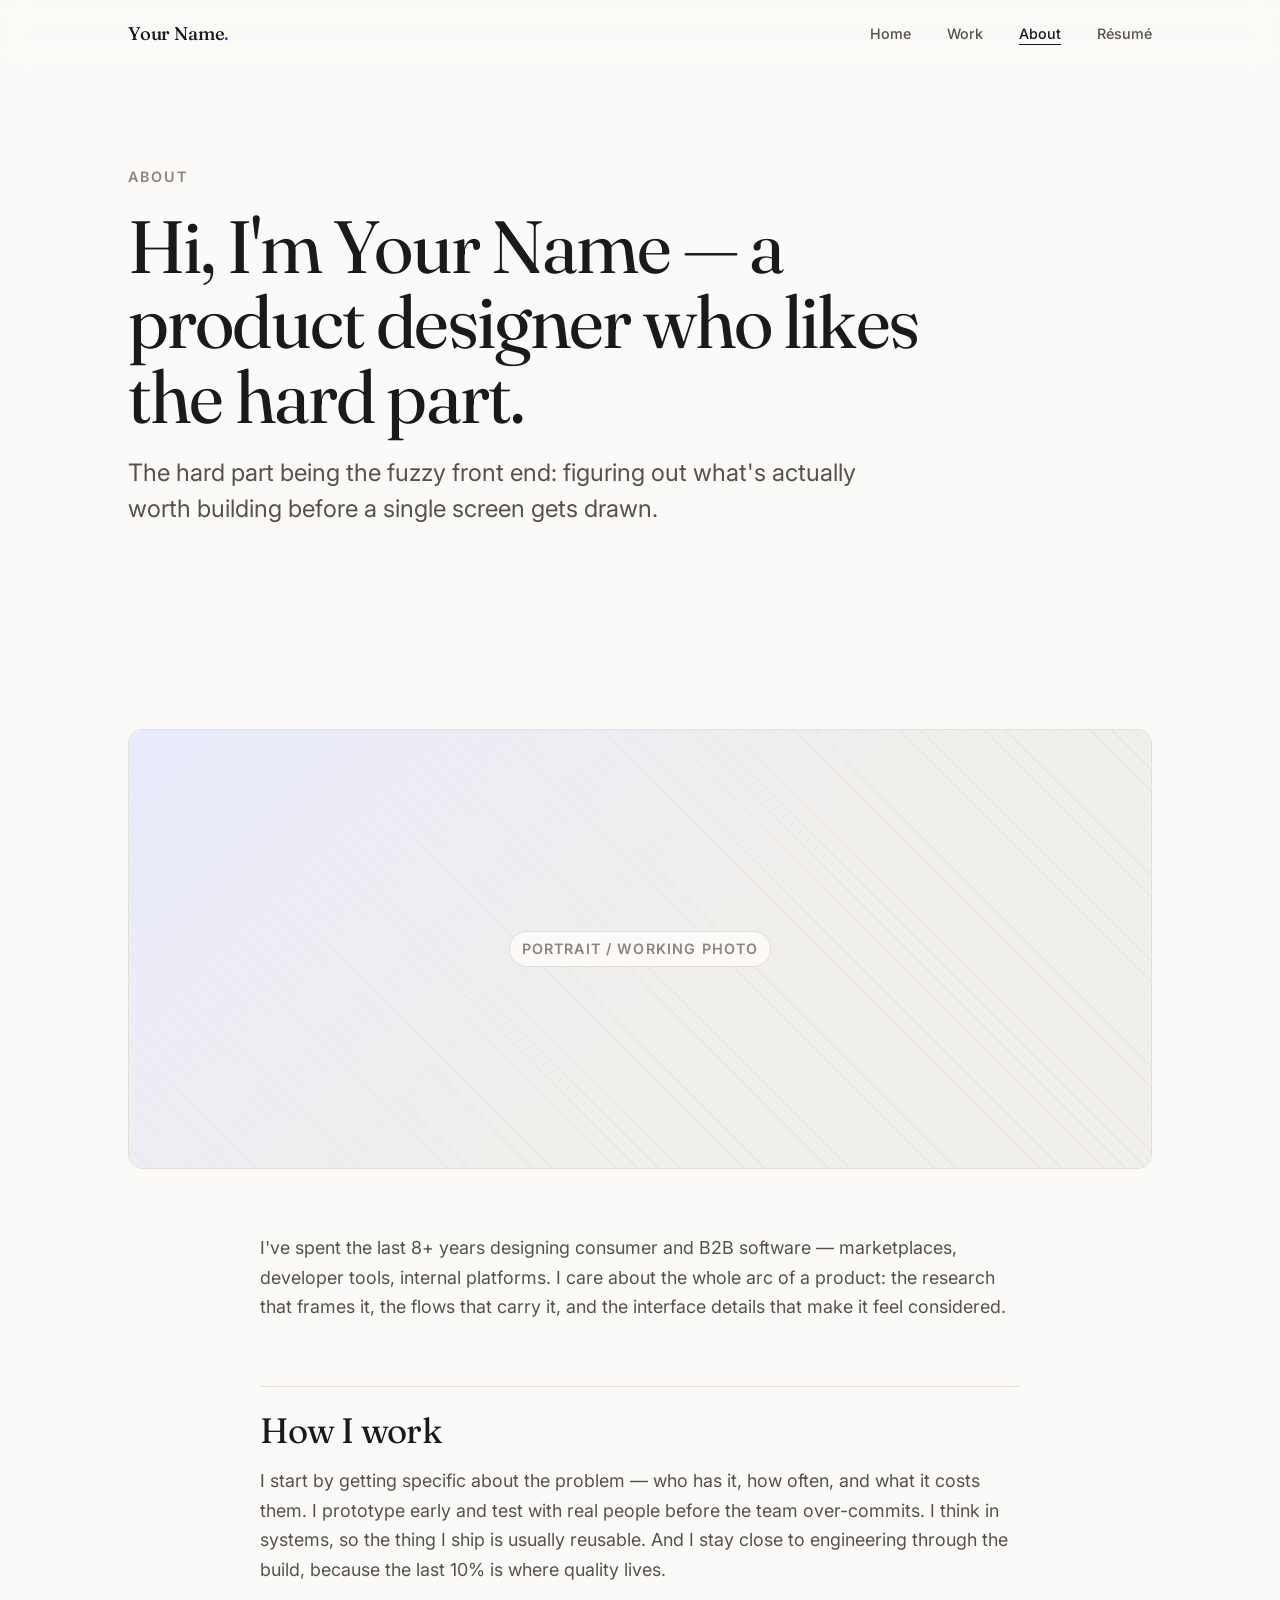
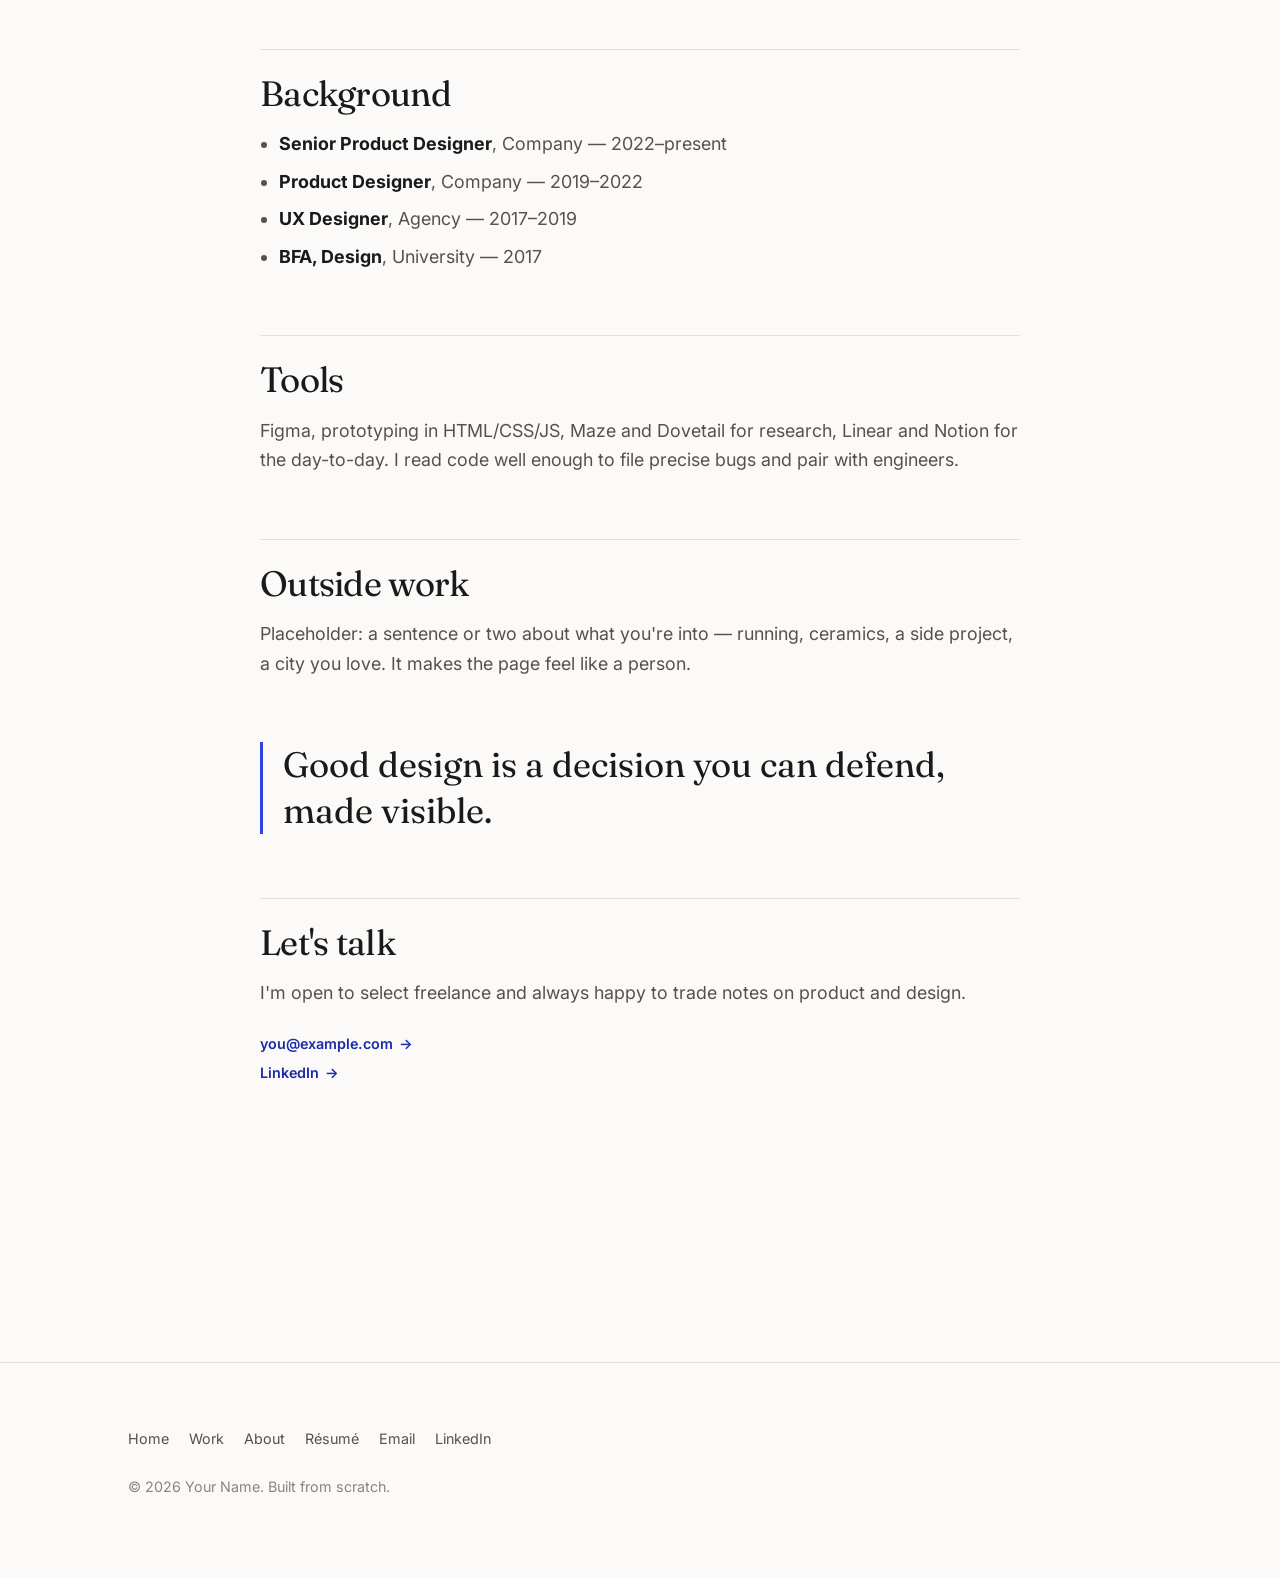
==== about.html @ 10bda940 "Initial portfolio scaffold" ====
<!DOCTYPE html>
<html lang="en">
<head>
  <meta charset="UTF-8" />
  <script>document.documentElement.className="js";</script>
  <meta name="viewport" content="width=device-width, initial-scale=1" />
  <title>About — Your Name</title>
  <meta name="description" content="About Your Name — product designer, background, approach, and how to get in touch." />

  <link rel="preconnect" href="https://fonts.googleapis.com" />
  <link rel="preconnect" href="https://fonts.gstatic.com" crossorigin />
  <link href="https://fonts.googleapis.com/css2?family=Fraunces:ital,opsz,wght@0,9..144,400;0,9..144,500;1,9..144,400&family=Inter:wght@400;500;600&display=swap" rel="stylesheet" />
  <link rel="stylesheet" href="assets/css/style.css" />
  <link rel="icon" href="data:image/svg+xml,%3Csvg xmlns='http://www.w3.org/2000/svg' viewBox='0 0 100 100'%3E%3Crect width='100' height='100' rx='20' fill='%232F43E0'/%3E%3Ctext x='50' y='68' font-size='60' text-anchor='middle' fill='white' font-family='Georgia,serif'%3EY%3C/text%3E%3C/svg%3E" />
</head>
<body>
  <a class="skip-link" href="#main">Skip to content</a>

  <header class="site-header">
    <div class="container">
      <a class="brand" href="index.html">Your&nbsp;Name<span class="dot">.</span></a>
      <button class="nav-toggle" aria-expanded="false" aria-controls="nav">Menu</button>
      <nav class="nav" id="nav" aria-label="Primary">
        <a href="index.html">Home</a>
        <a href="work.html">Work</a>
        <a href="about.html" aria-current="page">About</a>
        <a href="assets/resume.pdf">Résumé</a>
      </nav>
    </div>
  </header>

  <main id="main">
    <section class="cs-header">
      <div class="container">
        <p class="eyebrow reveal">About</p>
        <h1 class="reveal">Hi, I'm Your Name — a product designer who likes the hard part.</h1>
        <p class="dek reveal">The hard part being the fuzzy front end: figuring out what's actually worth building before a single screen gets drawn.</p>
      </div>
    </section>

    <section class="section">
      <div class="container">
        <figure class="figure-wide reveal" style="margin-bottom: clamp(2.5rem,6vw,4rem);">
          <div class="thumb"><div class="placeholder wide"><span>Portrait / working photo</span></div></div>
        </figure>

        <div class="prose">
          <p class="reveal">I've spent the last 8+ years designing consumer and B2B software — marketplaces, developer tools, internal platforms. I care about the whole arc of a product: the research that frames it, the flows that carry it, and the interface details that make it feel considered.</p>

          <h2 class="reveal">How I work</h2>
          <p class="reveal">I start by getting specific about the problem — who has it, how often, and what it costs them. I prototype early and test with real people before the team over-commits. I think in systems, so the thing I ship is usually reusable. And I stay close to engineering through the build, because the last 10% is where quality lives.</p>

          <h2 class="reveal">Background</h2>
          <ul class="reveal">
            <li><strong>Senior Product Designer</strong>, Company — 2022–present</li>
            <li><strong>Product Designer</strong>, Company — 2019–2022</li>
            <li><strong>UX Designer</strong>, Agency — 2017–2019</li>
            <li><strong>BFA, Design</strong>, University — 2017</li>
          </ul>

          <h2 class="reveal">Tools</h2>
          <p class="reveal">Figma, prototyping in HTML/CSS/JS, Maze and Dovetail for research, Linear and Notion for the day-to-day. I read code well enough to file precise bugs and pair with engineers.</p>

          <h2 class="reveal">Outside work</h2>
          <p class="reveal">Placeholder: a sentence or two about what you're into — running, ceramics, a side project, a city you love. It makes the page feel like a person.</p>

          <div class="pullquote reveal">
            <p>Good design is a decision you can defend, made visible.</p>
          </div>

          <h2 class="reveal">Let's talk</h2>
          <p class="reveal">I'm open to select freelance and always happy to trade notes on product and design.</p>
          <p class="reveal">
            <a class="text-link" href="mailto:you@example.com">you@example.com <span class="arrow" aria-hidden="true">→</span></a><br />
            <a class="text-link" href="https://www.linkedin.com/">LinkedIn <span class="arrow" aria-hidden="true">→</span></a>
          </p>
        </div>
      </div>
    </section>
  </main>

  <footer class="site-footer">
    <div class="container">
      <nav class="foot-nav" aria-label="Footer">
        <a href="index.html">Home</a>
        <a href="work.html">Work</a>
        <a href="about.html">About</a>
        <a href="assets/resume.pdf">Résumé</a>
        <a href="mailto:you@example.com">Email</a>
        <a href="https://www.linkedin.com/">LinkedIn</a>
      </nav>
      <p class="copy">© <span data-year>2026</span> Your Name. Built from scratch.</p>
    </div>
  </footer>

  <script src="assets/js/main.js"></script>
</body>
</html>
---- assets/css/style.css ----
/* =========================================================
   Portfolio — editorial / minimal
   Inspired in structure by nicolearoberts.com
   Plain CSS, no build step.
   ========================================================= */

/* ---------- Design tokens ---------- */
:root {
  /* Color — light */
  --bg:            #FBFAF8;
  --bg-elevated:   #FFFFFF;
  --bg-sunken:     #F1EFEA;
  --text:          #1A1A1A;
  --text-soft:     #55524C;
  --text-faint:    #8A867E;
  --border:        #E3E0D8;
  --accent:        #2F43E0;
  --accent-soft:   #E9EBFC;
  --accent-text:   #1B2AA8;

  /* Type */
  --font-display: "Fraunces", Georgia, "Times New Roman", serif;
  --font-sans: "Inter", -apple-system, BlinkMacSystemFont, "Segoe UI", Roboto, Helvetica, Arial, sans-serif;

  --step--1: clamp(0.83rem, 0.80rem + 0.12vw, 0.9rem);
  --step-0:  clamp(1rem, 0.96rem + 0.2vw, 1.125rem);
  --step-1:  clamp(1.2rem, 1.1rem + 0.5vw, 1.5rem);
  --step-2:  clamp(1.6rem, 1.4rem + 1vw, 2.25rem);
  --step-3:  clamp(2.1rem, 1.7rem + 2vw, 3.25rem);
  --step-4:  clamp(2.6rem, 1.9rem + 3.4vw, 4.75rem);

  /* Space + layout */
  --container: 1120px;
  --container-narrow: 760px;
  --gutter: clamp(1.25rem, 5vw, 3rem);
  --section-y: clamp(4rem, 10vw, 8rem);
  --radius: 14px;
  --radius-sm: 8px;

  --shadow: 0 1px 2px rgba(20, 18, 14, 0.04), 0 12px 32px -12px rgba(20, 18, 14, 0.12);
}

@media (prefers-color-scheme: dark) {
  :root {
    --bg:            #14130F;
    --bg-elevated:   #1D1B16;
    --bg-sunken:     #100F0C;
    --text:          #F4F1EA;
    --text-soft:     #B7B2A7;
    --text-faint:    #857F72;
    --border:        #322F27;
    --accent:        #9AA6FF;
    --accent-soft:   #20223A;
    --accent-text:   #C3CBFF;
    --shadow: 0 1px 2px rgba(0,0,0,0.3), 0 16px 40px -16px rgba(0,0,0,0.6);
  }
}

/* ---------- Reset ---------- */
*, *::before, *::after { box-sizing: border-box; }
html { -webkit-text-size-adjust: 100%; scroll-behavior: smooth; }
@media (prefers-reduced-motion: reduce) {
  html { scroll-behavior: auto; }
  *, *::before, *::after { animation-duration: 0.001ms !important; transition-duration: 0.001ms !important; }
}
body {
  margin: 0;
  background: var(--bg);
  color: var(--text);
  font-family: var(--font-sans);
  font-size: var(--step-0);
  line-height: 1.65;
  font-feature-settings: "kern", "liga";
  -webkit-font-smoothing: antialiased;
  text-rendering: optimizeLegibility;
}
img, svg { display: block; max-width: 100%; }
h1, h2, h3, h4 { line-height: 1.12; font-weight: 600; letter-spacing: -0.02em; }
p { margin: 0 0 1.1em; }
a { color: inherit; }
::selection { background: var(--accent); color: #fff; }

/* ---------- Layout helpers ---------- */
.container {
  width: 100%;
  max-width: var(--container);
  margin-inline: auto;
  padding-inline: var(--gutter);
}
.container.narrow { max-width: var(--container-narrow); }
.section { padding-block: var(--section-y); }
.section + .section { padding-top: 0; }

.eyebrow {
  font-size: var(--step--1);
  letter-spacing: 0.14em;
  text-transform: uppercase;
  color: var(--text-faint);
  font-weight: 600;
  margin: 0 0 1rem;
}

.section-head {
  display: flex;
  align-items: baseline;
  justify-content: space-between;
  gap: 1rem;
  margin-bottom: clamp(2rem, 5vw, 3.5rem);
  border-top: 1px solid var(--border);
  padding-top: 1.25rem;
}
.section-head h2 {
  font-family: var(--font-display);
  font-size: var(--step-2);
  font-weight: 400;
  margin: 0;
}
.section-head .count { color: var(--text-faint); font-size: var(--step--1); font-variant-numeric: tabular-nums; }

/* ---------- Buttons + links ---------- */
.btn {
  --_bg: var(--text);
  --_fg: var(--bg);
  display: inline-flex;
  align-items: center;
  gap: 0.5em;
  padding: 0.85em 1.4em;
  background: var(--_bg);
  color: var(--_fg);
  border: 1px solid var(--_bg);
  border-radius: 999px;
  font-size: var(--step--1);
  font-weight: 600;
  letter-spacing: 0.01em;
  text-decoration: none;
  transition: transform 0.15s ease, opacity 0.15s ease;
}
.btn:hover { transform: translateY(-2px); }
.btn.ghost {
  --_bg: transparent;
  --_fg: var(--text);
  border-color: var(--border);
}
.btn .arrow { transition: transform 0.2s ease; }
.btn:hover .arrow { transform: translateX(3px); }

.text-link {
  display: inline-flex;
  align-items: center;
  gap: 0.4em;
  color: var(--accent-text);
  text-decoration: none;
  font-weight: 600;
  font-size: var(--step--1);
  border-bottom: 1px solid transparent;
  transition: border-color 0.15s ease;
}
.text-link:hover { border-color: currentColor; }
.text-link .arrow { transition: transform 0.2s ease; }
.text-link:hover .arrow { transform: translateX(3px); }

/* ---------- Header / nav ---------- */
.site-header {
  position: sticky;
  top: 0;
  z-index: 50;
  background: color-mix(in srgb, var(--bg) 82%, transparent);
  backdrop-filter: saturate(180%) blur(12px);
  border-bottom: 1px solid transparent;
  transition: border-color 0.2s ease;
}
.site-header.is-stuck { border-bottom-color: var(--border); }
.site-header .container {
  display: flex;
  align-items: center;
  justify-content: space-between;
  min-height: 68px;
}
.brand {
  font-family: var(--font-display);
  font-size: 1.15rem;
  font-weight: 500;
  text-decoration: none;
  letter-spacing: -0.01em;
}
.brand .dot { color: var(--accent); }

.nav {
  display: flex;
  align-items: center;
  gap: clamp(1rem, 3vw, 2.25rem);
}
.nav a {
  text-decoration: none;
  font-size: var(--step--1);
  font-weight: 500;
  color: var(--text-soft);
  transition: color 0.15s ease;
}
.nav a:hover, .nav a[aria-current="page"] { color: var(--text); }
.nav a[aria-current="page"] { text-decoration: underline; text-underline-offset: 5px; }

.nav-toggle {
  display: none;
  background: none;
  border: 1px solid var(--border);
  border-radius: var(--radius-sm);
  padding: 0.5rem 0.7rem;
  color: var(--text);
  cursor: pointer;
  font-size: var(--step--1);
}

@media (max-width: 640px) {
  .nav-toggle { display: inline-flex; align-items: center; gap: 0.4em; }
  .nav {
    position: absolute;
    top: 100%;
    left: 0;
    right: 0;
    flex-direction: column;
    align-items: stretch;
    gap: 0;
    background: var(--bg-elevated);
    border-bottom: 1px solid var(--border);
    padding: 0.5rem var(--gutter) 1rem;
    box-shadow: var(--shadow);
    display: none;
  }
  .nav.is-open { display: flex; }
  .nav a { padding: 0.75rem 0; border-top: 1px solid var(--border); }
  .nav a:first-child { border-top: none; }
}

/* ---------- Hero ---------- */
.hero { padding-block: clamp(3.5rem, 9vw, 7rem) clamp(3rem, 7vw, 5rem); }
.hero .lede {
  font-family: var(--font-display);
  font-weight: 400;
  font-size: var(--step-4);
  line-height: 1.04;
  letter-spacing: -0.025em;
  margin: 0 0 1.5rem;
  max-width: 16ch;
}
.hero .lede .accent { color: var(--accent); font-style: italic; }
.hero .sub {
  font-size: var(--step-1);
  color: var(--text-soft);
  max-width: 46ch;
  margin: 0 0 2rem;
  line-height: 1.5;
}
.hero .meta-inline {
  display: flex;
  flex-wrap: wrap;
  gap: 0.5rem 1.5rem;
  font-size: var(--step--1);
  color: var(--text-faint);
  margin-bottom: 2.25rem;
}
.hero .meta-inline strong { color: var(--text); font-weight: 600; }
.hero-actions { display: flex; flex-wrap: wrap; gap: 0.75rem; }

/* ---------- Work list ---------- */
.work-list { display: flex; flex-direction: column; }
.work-item {
  display: grid;
  grid-template-columns: minmax(0, 1fr) minmax(0, 1.1fr);
  gap: clamp(1.5rem, 5vw, 4rem);
  padding-block: clamp(2rem, 5vw, 3.25rem);
  border-top: 1px solid var(--border);
  text-decoration: none;
  color: inherit;
}
.work-item:last-child { border-bottom: 1px solid var(--border); }
.work-item__client {
  font-size: var(--step--1);
  letter-spacing: 0.12em;
  text-transform: uppercase;
  color: var(--text-faint);
  font-weight: 600;
  margin-bottom: 0.6rem;
}
.work-item__title {
  font-family: var(--font-display);
  font-weight: 400;
  font-size: var(--step-2);
  margin: 0 0 0.75rem;
  transition: color 0.15s ease;
}
.work-item:hover .work-item__title { color: var(--accent); }
.work-item__desc { color: var(--text-soft); margin-bottom: 1.1rem; }
.tag-row { display: flex; flex-wrap: wrap; gap: 0.5rem; margin-bottom: 1.25rem; }
.tag {
  font-size: 0.75rem;
  letter-spacing: 0.03em;
  text-transform: uppercase;
  font-weight: 600;
  color: var(--text-soft);
  background: var(--bg-sunken);
  border: 1px solid var(--border);
  border-radius: 999px;
  padding: 0.3em 0.75em;
}
.metric-row {
  display: flex;
  flex-wrap: wrap;
  gap: 1.5rem 2.5rem;
  margin-bottom: 1.25rem;
}
.metric { }
.metric__num {
  font-family: var(--font-display);
  font-size: var(--step-1);
  font-weight: 400;
  color: var(--text);
  font-variant-numeric: tabular-nums;
}
.metric__label { font-size: var(--step--1); color: var(--text-faint); }

/* thumbnail / placeholder media */
.thumb {
  align-self: start;
  border-radius: var(--radius);
  overflow: hidden;
  border: 1px solid var(--border);
  background: var(--bg-sunken);
}
.placeholder {
  position: relative;
  display: grid;
  place-items: center;
  aspect-ratio: 16 / 10;
  background:
    linear-gradient(135deg, var(--accent-soft), transparent 60%),
    repeating-linear-gradient(45deg, transparent 0 14px, color-mix(in srgb, var(--border) 55%, transparent) 14px 15px),
    var(--bg-sunken);
  color: var(--text-faint);
  font-size: var(--step--1);
  letter-spacing: 0.08em;
  text-transform: uppercase;
  font-weight: 600;
}
.placeholder span { background: var(--bg); padding: 0.35em 0.8em; border-radius: 999px; border: 1px solid var(--border); }
.placeholder.tall { aspect-ratio: 4 / 3; }
.placeholder.wide { aspect-ratio: 21 / 9; }

@media (max-width: 780px) {
  .work-item { grid-template-columns: 1fr; }
  .thumb { order: -1; }
}

/* ---------- Strengths grid ---------- */
.grid-3 {
  display: grid;
  grid-template-columns: repeat(auto-fit, minmax(240px, 1fr));
  gap: 1px;
  background: var(--border);
  border: 1px solid var(--border);
  border-radius: var(--radius);
  overflow: hidden;
}
.cell {
  background: var(--bg);
  padding: clamp(1.5rem, 4vw, 2.25rem);
}
.cell h3 {
  font-size: var(--step-0);
  margin: 0 0 0.5rem;
  display: flex;
  align-items: center;
  gap: 0.6rem;
}
.cell h3 .ico {
  width: 1.6rem; height: 1.6rem;
  display: grid; place-items: center;
  border-radius: 7px;
  background: var(--accent-soft);
  color: var(--accent-text);
  font-size: 0.9rem;
  flex: none;
}
.cell p { color: var(--text-soft); font-size: var(--step--1); margin: 0; }

/* ---------- Testimonials ---------- */
.quotes { display: grid; grid-template-columns: repeat(auto-fit, minmax(280px, 1fr)); gap: clamp(1.5rem, 4vw, 2.5rem); }
.quote {
  background: var(--bg-elevated);
  border: 1px solid var(--border);
  border-radius: var(--radius);
  padding: clamp(1.5rem, 4vw, 2rem);
}
.quote blockquote {
  margin: 0 0 1.25rem;
  font-size: var(--step-1);
  font-family: var(--font-display);
  font-weight: 400;
  line-height: 1.4;
  letter-spacing: -0.01em;
}
.quote figcaption { font-size: var(--step--1); color: var(--text-faint); }
.quote figcaption strong { color: var(--text); font-weight: 600; display: block; }

/* ---------- CTA band ---------- */
.cta {
  text-align: center;
  background: var(--bg-sunken);
  border-radius: var(--radius);
  padding: clamp(2.5rem, 7vw, 5rem) var(--gutter);
}
.cta h2 {
  font-family: var(--font-display);
  font-weight: 400;
  font-size: var(--step-3);
  margin: 0 0 1rem;
}
.cta p { color: var(--text-soft); max-width: 40ch; margin: 0 auto 2rem; }

/* ---------- Footer ---------- */
.site-footer {
  border-top: 1px solid var(--border);
  padding-block: clamp(2.5rem, 6vw, 4rem);
  margin-top: var(--section-y);
}
.site-footer .container {
  display: flex;
  flex-wrap: wrap;
  gap: 1.5rem 2rem;
  align-items: center;
  justify-content: space-between;
}
.site-footer .foot-nav { display: flex; flex-wrap: wrap; gap: 1.25rem; }
.site-footer a { color: var(--text-soft); text-decoration: none; font-size: var(--step--1); }
.site-footer a:hover { color: var(--text); }
.site-footer .copy { font-size: var(--step--1); color: var(--text-faint); width: 100%; }

/* =========================================================
   Case study page
   ========================================================= */
.cs-header { padding-block: clamp(3rem, 8vw, 6rem) clamp(2rem, 5vw, 3rem); }
.cs-header .eyebrow { margin-bottom: 1.25rem; }
.cs-header h1 {
  font-family: var(--font-display);
  font-weight: 400;
  font-size: var(--step-4);
  line-height: 1.02;
  letter-spacing: -0.025em;
  margin: 0 0 1.25rem;
  max-width: 18ch;
}
.cs-header .dek {
  font-size: var(--step-1);
  color: var(--text-soft);
  max-width: 52ch;
  line-height: 1.5;
}

.cs-meta {
  display: grid;
  grid-template-columns: repeat(auto-fit, minmax(180px, 1fr));
  gap: 1.75rem 2rem;
  border-block: 1px solid var(--border);
  padding-block: 1.75rem;
  margin-bottom: clamp(2.5rem, 6vw, 4rem);
}
.cs-meta dt {
  font-size: 0.75rem;
  letter-spacing: 0.12em;
  text-transform: uppercase;
  color: var(--text-faint);
  font-weight: 600;
  margin-bottom: 0.4rem;
}
.cs-meta dd { margin: 0; font-size: var(--step--1); color: var(--text); }

.cs-hero { margin-bottom: clamp(3rem, 8vw, 5rem); }

/* long-form prose */
.prose { max-width: var(--container-narrow); margin-inline: auto; }
.prose h2 {
  font-family: var(--font-display);
  font-weight: 400;
  font-size: var(--step-2);
  margin: clamp(2.5rem, 6vw, 4rem) 0 1rem;
  padding-top: 1.5rem;
  border-top: 1px solid var(--border);
}
.prose h3 {
  font-size: var(--step-1);
  margin: 2rem 0 0.75rem;
}
.prose p, .prose ul, .prose ol { color: var(--text-soft); }
.prose ul, .prose ol { padding-left: 1.2rem; margin: 0 0 1.1em; }
.prose li { margin-bottom: 0.5rem; }
.prose strong { color: var(--text); }
.prose > figure { margin: clamp(2rem, 5vw, 3rem) 0; }

/* figures can break out wider than the prose column */
.figure-wide {
  max-width: var(--container);
  margin-inline: auto;
}
figure { margin: 0; }
figure figcaption {
  font-size: var(--step--1);
  color: var(--text-faint);
  margin-top: 0.75rem;
  text-align: left;
}

.pullquote {
  margin: clamp(2.5rem, 6vw, 4rem) 0;
  padding-left: 1.25rem;
  border-left: 3px solid var(--accent);
}
.pullquote p {
  font-family: var(--font-display);
  font-weight: 400;
  font-size: var(--step-2);
  line-height: 1.3;
  color: var(--text);
  margin: 0 0 0.5rem;
}
.pullquote cite { font-style: normal; font-size: var(--step--1); color: var(--text-faint); }

.impact-stats {
  display: grid;
  grid-template-columns: repeat(auto-fit, minmax(160px, 1fr));
  gap: 1px;
  background: var(--border);
  border: 1px solid var(--border);
  border-radius: var(--radius);
  overflow: hidden;
  margin: clamp(2rem, 5vw, 3rem) 0;
}
.impact-stats .stat { background: var(--bg); padding: 1.5rem; }
.impact-stats .stat b {
  display: block;
  font-family: var(--font-display);
  font-weight: 400;
  font-size: var(--step-3);
  color: var(--accent);
  font-variant-numeric: tabular-nums;
  line-height: 1;
  margin-bottom: 0.5rem;
}
.impact-stats .stat span { font-size: var(--step--1); color: var(--text-soft); }

/* next project */
.next-project {
  border-top: 1px solid var(--border);
  margin-top: var(--section-y);
  padding-top: clamp(2rem, 5vw, 3rem);
}
.next-project a {
  display: flex;
  align-items: baseline;
  justify-content: space-between;
  gap: 1rem;
  flex-wrap: wrap;
  text-decoration: none;
  color: inherit;
}
.next-project .eyebrow { margin: 0; }
.next-project .np-title {
  font-family: var(--font-display);
  font-weight: 400;
  font-size: var(--step-3);
  transition: color 0.15s ease;
}
.next-project a:hover .np-title { color: var(--accent); }

/* ---------- Scroll reveal ---------- */
/* Only hide when JS is available (root gets .js); no-JS users see everything. */
.js .reveal { opacity: 0; transform: translateY(16px); transition: opacity 0.6s ease, transform 0.6s ease; }
.js .reveal.is-visible { opacity: 1; transform: none; }

/* ---------- Utilities ---------- */
.visually-hidden {
  position: absolute; width: 1px; height: 1px;
  padding: 0; margin: -1px; overflow: hidden;
  clip: rect(0 0 0 0); white-space: nowrap; border: 0;
}
.skip-link {
  position: absolute; left: 0.5rem; top: 0.5rem;
  background: var(--text); color: var(--bg);
  padding: 0.6em 1em; border-radius: var(--radius-sm);
  transform: translateY(-150%);
  transition: transform 0.15s ease;
  z-index: 100;
  text-decoration: none;
  font-size: var(--step--1);
}
.skip-link:focus { transform: none; }

:focus-visible { outline: 2px solid var(--accent); outline-offset: 3px; border-radius: 3px; }
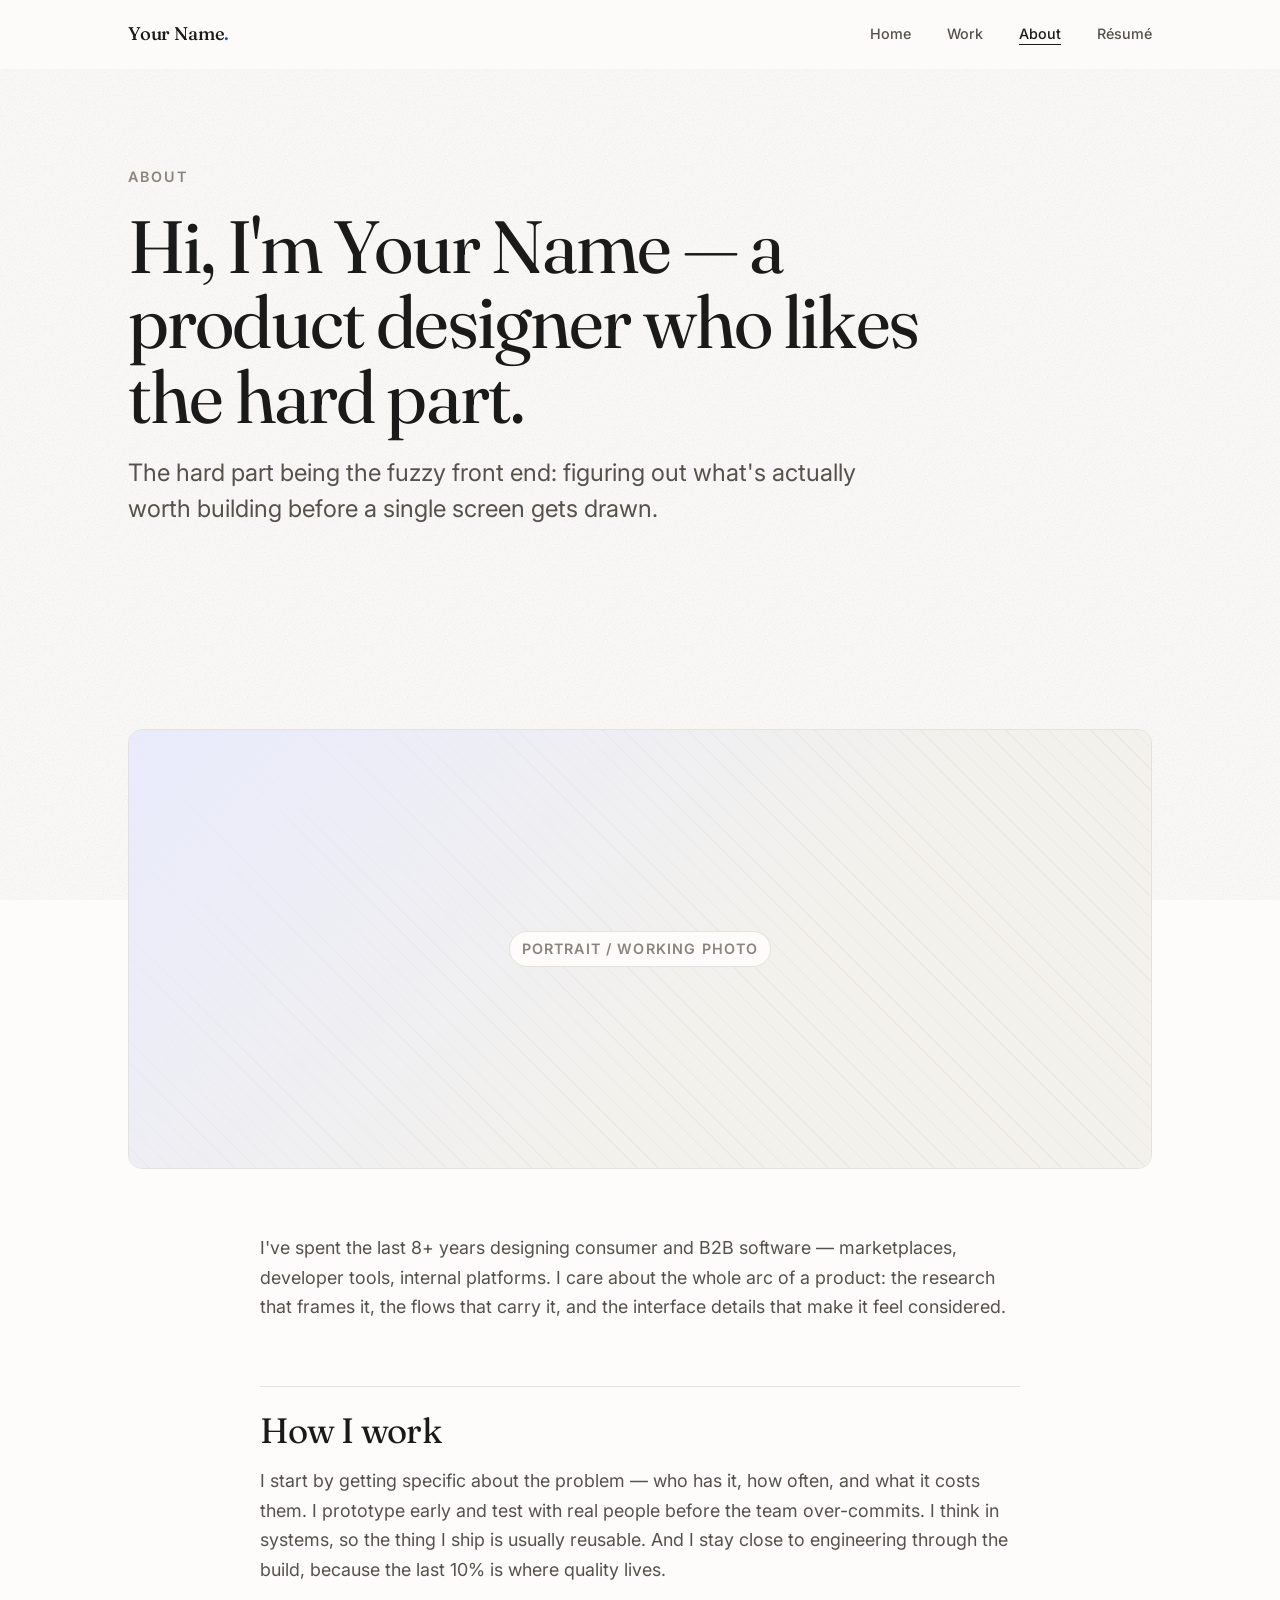
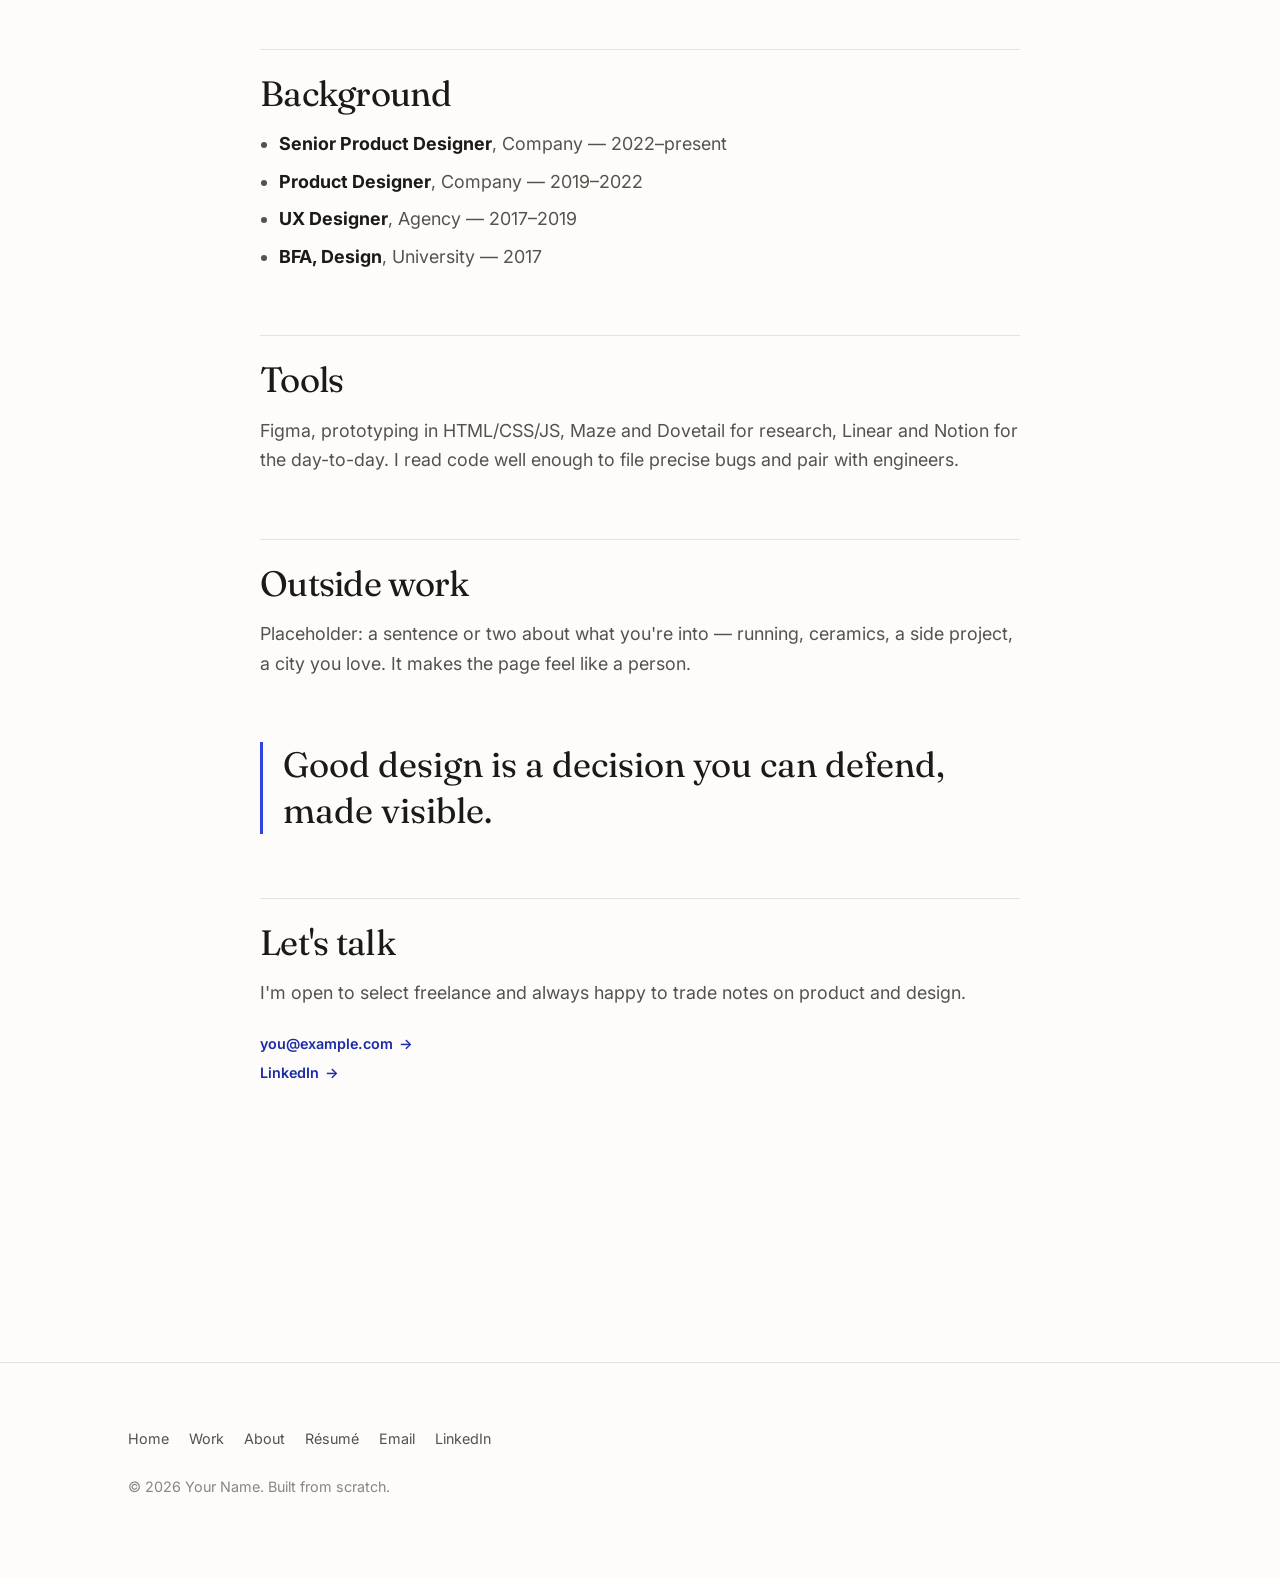
==== commit 6668e240: "Add Smart Editor and Date Filter case studies, light theme, landing page accents - Add Smart Editor " ====
--- a/about.html
+++ b/about.html
@@ -10,7 +10,7 @@
   <link rel="preconnect" href="https://fonts.googleapis.com" />
   <link rel="preconnect" href="https://fonts.gstatic.com" crossorigin />
   <link href="https://fonts.googleapis.com/css2?family=Fraunces:ital,opsz,wght@0,9..144,400;0,9..144,500;1,9..144,400&family=Inter:wght@400;500;600&display=swap" rel="stylesheet" />
-  <link rel="stylesheet" href="assets/css/style.css" />
+  <link rel="stylesheet" href="assets/css/style.css?v=6" />
   <link rel="icon" href="data:image/svg+xml,%3Csvg xmlns='http://www.w3.org/2000/svg' viewBox='0 0 100 100'%3E%3Crect width='100' height='100' rx='20' fill='%232F43E0'/%3E%3Ctext x='50' y='68' font-size='60' text-anchor='middle' fill='white' font-family='Georgia,serif'%3EY%3C/text%3E%3C/svg%3E" />
 </head>
 <body>
--- a/assets/css/style.css
+++ b/assets/css/style.css
@@ -6,14 +6,16 @@
 
 /* ---------- Design tokens ---------- */
 :root {
-  /* Color — light */
-  --bg:            #FBFAF8;
+  color-scheme: light;
+
+  /* Color — light theme only (matches the reference site) */
+  --bg:            #FDFCFA;
   --bg-elevated:   #FFFFFF;
-  --bg-sunken:     #F1EFEA;
+  --bg-sunken:     #F3F1EC;
   --text:          #1A1A1A;
   --text-soft:     #55524C;
   --text-faint:    #8A867E;
-  --border:        #E3E0D8;
+  --border:        #E5E2DA;
   --accent:        #2F43E0;
   --accent-soft:   #E9EBFC;
   --accent-text:   #1B2AA8;
@@ -40,32 +42,16 @@
   --shadow: 0 1px 2px rgba(20, 18, 14, 0.04), 0 12px 32px -12px rgba(20, 18, 14, 0.12);
 }
 
-@media (prefers-color-scheme: dark) {
-  :root {
-    --bg:            #14130F;
-    --bg-elevated:   #1D1B16;
-    --bg-sunken:     #100F0C;
-    --text:          #F4F1EA;
-    --text-soft:     #B7B2A7;
-    --text-faint:    #857F72;
-    --border:        #322F27;
-    --accent:        #9AA6FF;
-    --accent-soft:   #20223A;
-    --accent-text:   #C3CBFF;
-    --shadow: 0 1px 2px rgba(0,0,0,0.3), 0 16px 40px -16px rgba(0,0,0,0.6);
-  }
-}
-
 /* ---------- Reset ---------- */
 *, *::before, *::after { box-sizing: border-box; }
-html { -webkit-text-size-adjust: 100%; scroll-behavior: smooth; }
+html { -webkit-text-size-adjust: 100%; scroll-behavior: smooth; background: var(--bg); }
 @media (prefers-reduced-motion: reduce) {
   html { scroll-behavior: auto; }
   *, *::before, *::after { animation-duration: 0.001ms !important; transition-duration: 0.001ms !important; }
 }
 body {
   margin: 0;
-  background: var(--bg);
+  background: transparent;
   color: var(--text);
   font-family: var(--font-sans);
   font-size: var(--step-0);
@@ -595,3 +581,97 @@
 .skip-link:focus { transform: none; }
 
 :focus-visible { outline: 2px solid var(--accent); outline-offset: 3px; border-radius: 3px; }
+
+/* =========================================================
+   Landing accents — creative, minimal
+   1. Fine paper grain over the whole page
+   2. Slow-rotating "compass" mark behind the hero
+   3. Oversized outline numerals on the work list
+   ========================================================= */
+
+/* 1 — grain: a barely-there texture so the flat off-white has some life */
+body::after {
+  content: "";
+  position: fixed;
+  inset: 0;
+  z-index: -1;
+  pointer-events: none;
+  opacity: 0.5;
+  background-image: url("data:image/svg+xml,%3Csvg xmlns='http://www.w3.org/2000/svg' width='160' height='160'%3E%3Cfilter id='n'%3E%3CfeTurbulence type='fractalNoise' baseFrequency='0.9' numOctaves='2' stitchTiles='stitch'/%3E%3CfeColorMatrix type='saturate' values='0'/%3E%3C/filter%3E%3Crect width='100%25' height='100%25' filter='url(%23n)' opacity='0.35'/%3E%3C/svg%3E");
+}
+
+/* 2 — hero mark */
+.hero { position: relative; overflow: clip; }
+.hero > .container { position: relative; z-index: 1; }
+.hero-mark {
+  position: absolute;
+  top: 50%;
+  right: -7%;
+  width: min(46vw, 540px);
+  aspect-ratio: 1;
+  transform: translateY(-50%);
+  color: var(--accent);
+  opacity: 0.09;
+  z-index: 0;
+  pointer-events: none;
+}
+.hero-mark svg { width: 100%; height: 100%; display: block; }
+@media (prefers-reduced-motion: no-preference) {
+  .hero-mark svg { animation: hero-spin 90s linear infinite; }
+}
+@keyframes hero-spin { to { transform: rotate(360deg); } }
+@media (max-width: 640px) {
+  .hero-mark { opacity: 0.055; right: -14%; }
+}
+
+/* 3 — index numerals */
+.work-list { counter-reset: work; }
+.work-item__body { counter-increment: work; }
+.work-item__body::before {
+  content: counter(work, decimal-leading-zero);
+  display: block;
+  font: 400 clamp(2rem, 5vw, 3rem) / 1 var(--font-display);
+  letter-spacing: 0.02em;
+  color: var(--text-faint);
+  margin-bottom: 0.9rem;
+  transition: color 0.25s ease;
+}
+@supports ((-webkit-text-stroke: 1px black)) {
+  .work-item__body::before {
+    color: transparent;
+    -webkit-text-stroke: 1px var(--border);
+    transition: -webkit-text-stroke-color 0.25s ease, color 0.25s ease;
+  }
+  .work-item:hover .work-item__body::before {
+    -webkit-text-stroke-color: var(--accent);
+    color: var(--accent-soft);
+  }
+}
+.work-item__body { transition: transform 0.25s ease; }
+.work-item:hover .work-item__body { transform: translateX(6px); }
+
+/* =========================================================
+   Hero word rotator — the value proposition, alive
+   ========================================================= */
+.rotator {
+  display: inline-block;
+  text-align: left;
+  color: var(--accent);
+  font-style: italic;
+  transition: transform 0.4s cubic-bezier(0.2, 0.7, 0.2, 1), opacity 0.4s ease, filter 0.4s ease;
+}
+.rotator.is-swapping { transform: translateY(-0.4em); opacity: 0; filter: blur(5px); }
+.rotator.is-entering { transform: translateY(0.4em); opacity: 0; filter: blur(5px); transition: none; }
+
+/* =========================================================
+   Case study screenshots — exported Figma frames
+   ========================================================= */
+figure.shot { margin-block: clamp(1.75rem, 4vw, 2.75rem); }
+figure.shot img {
+  display: block;
+  width: 100%;
+  height: auto;
+  background: #fff;
+  border: 1px solid var(--border);
+  border-radius: var(--radius);
+}
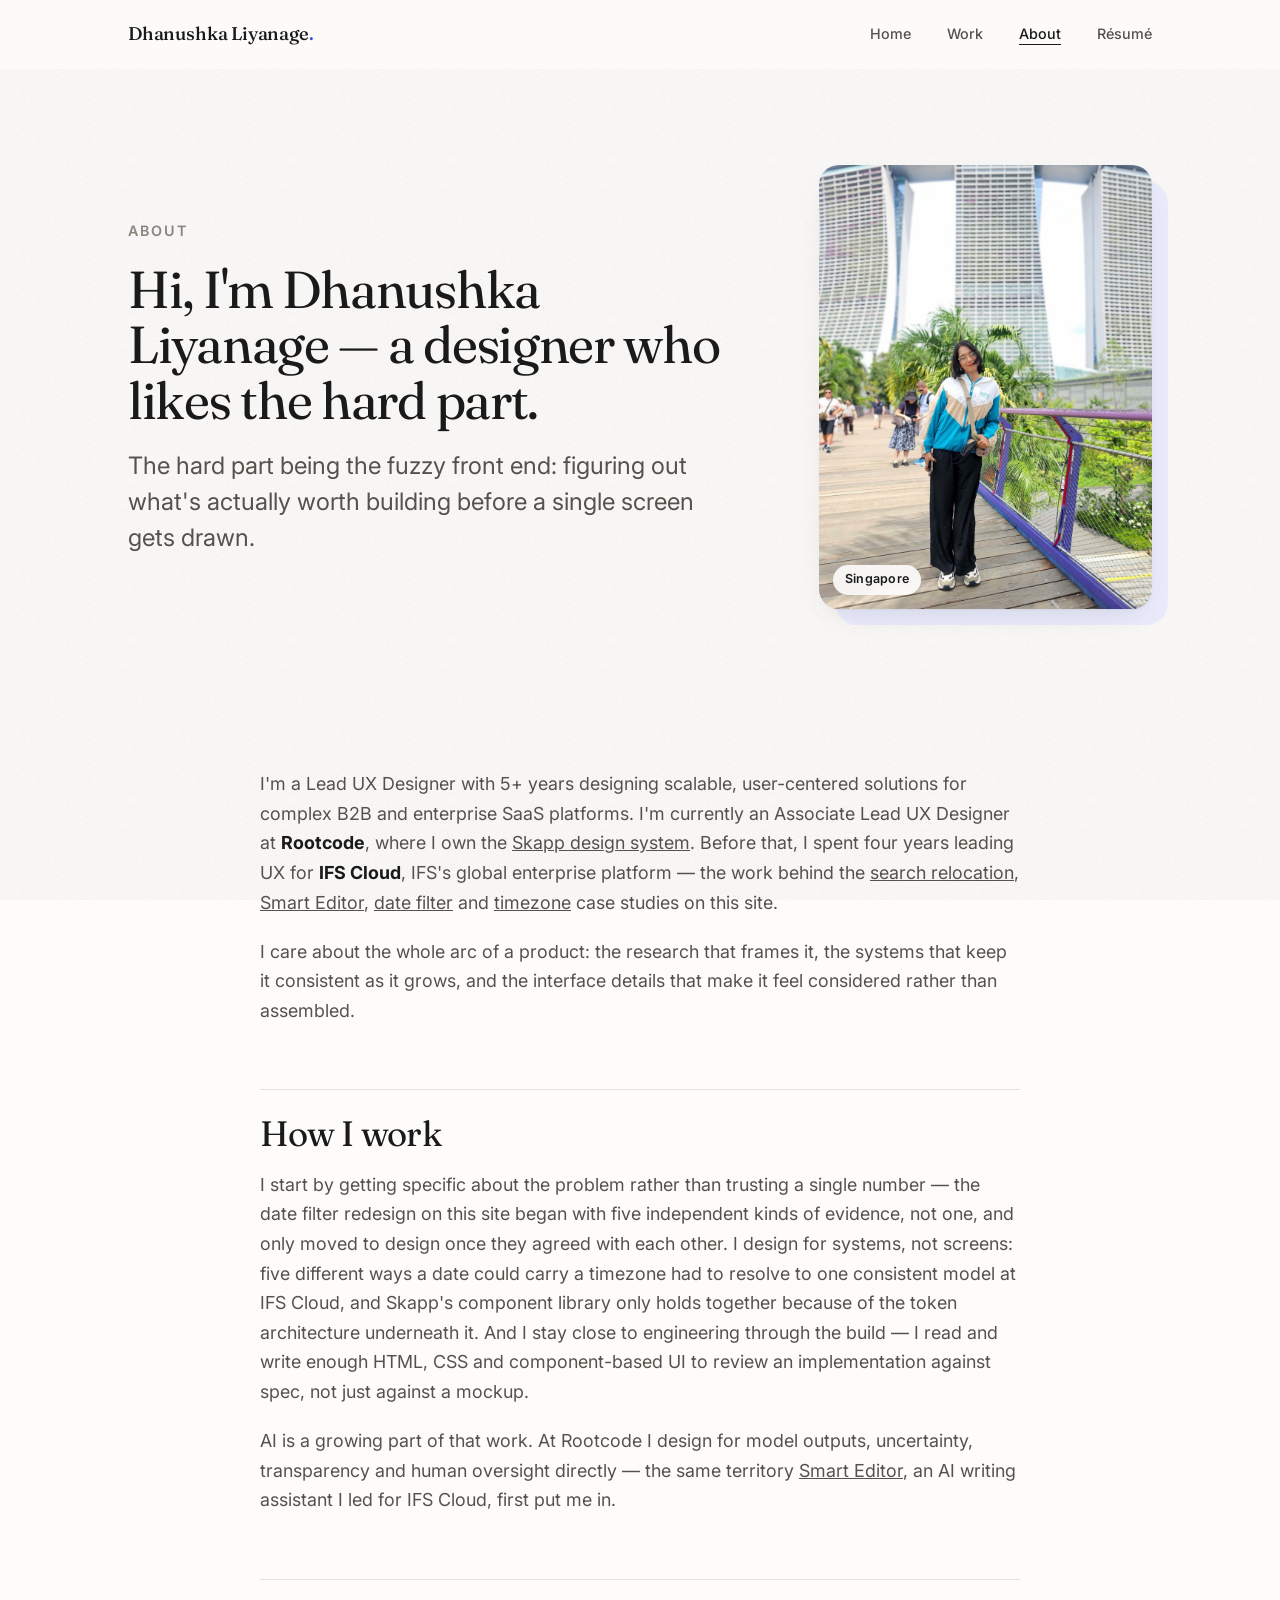
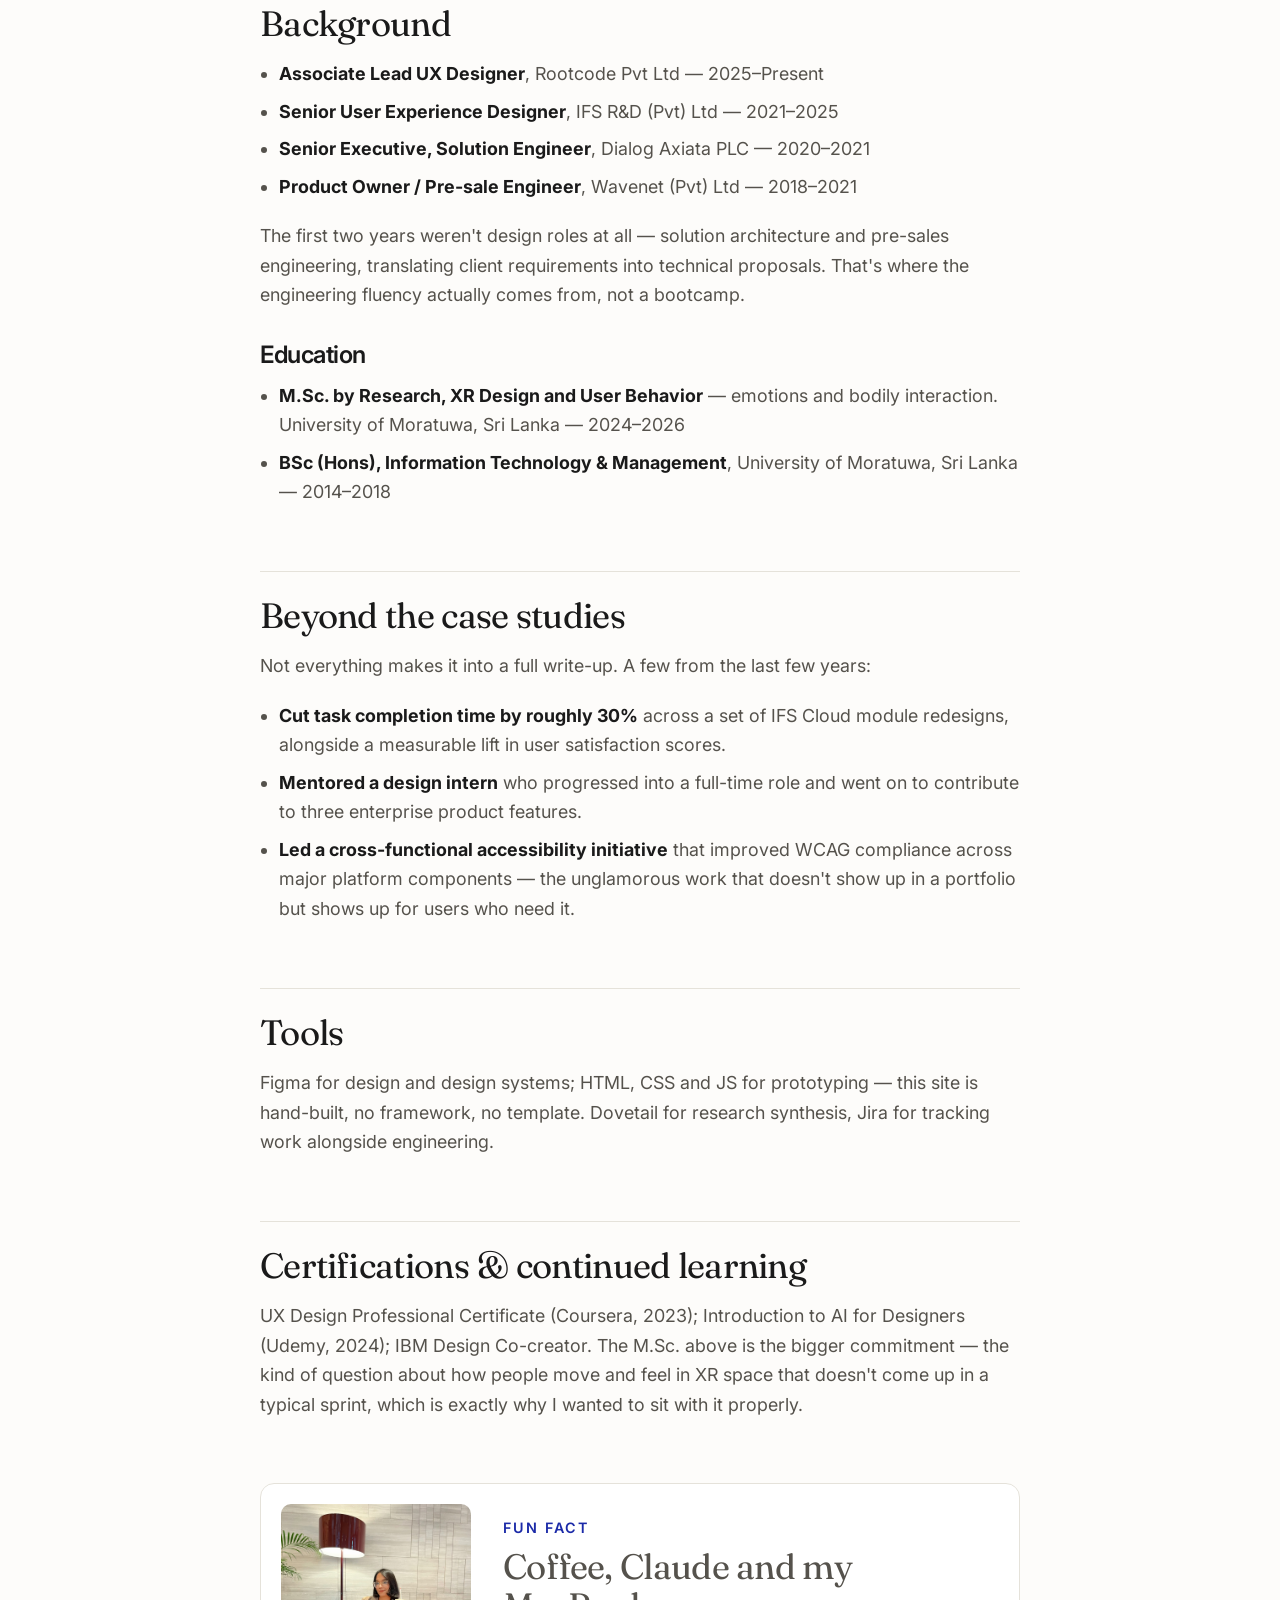
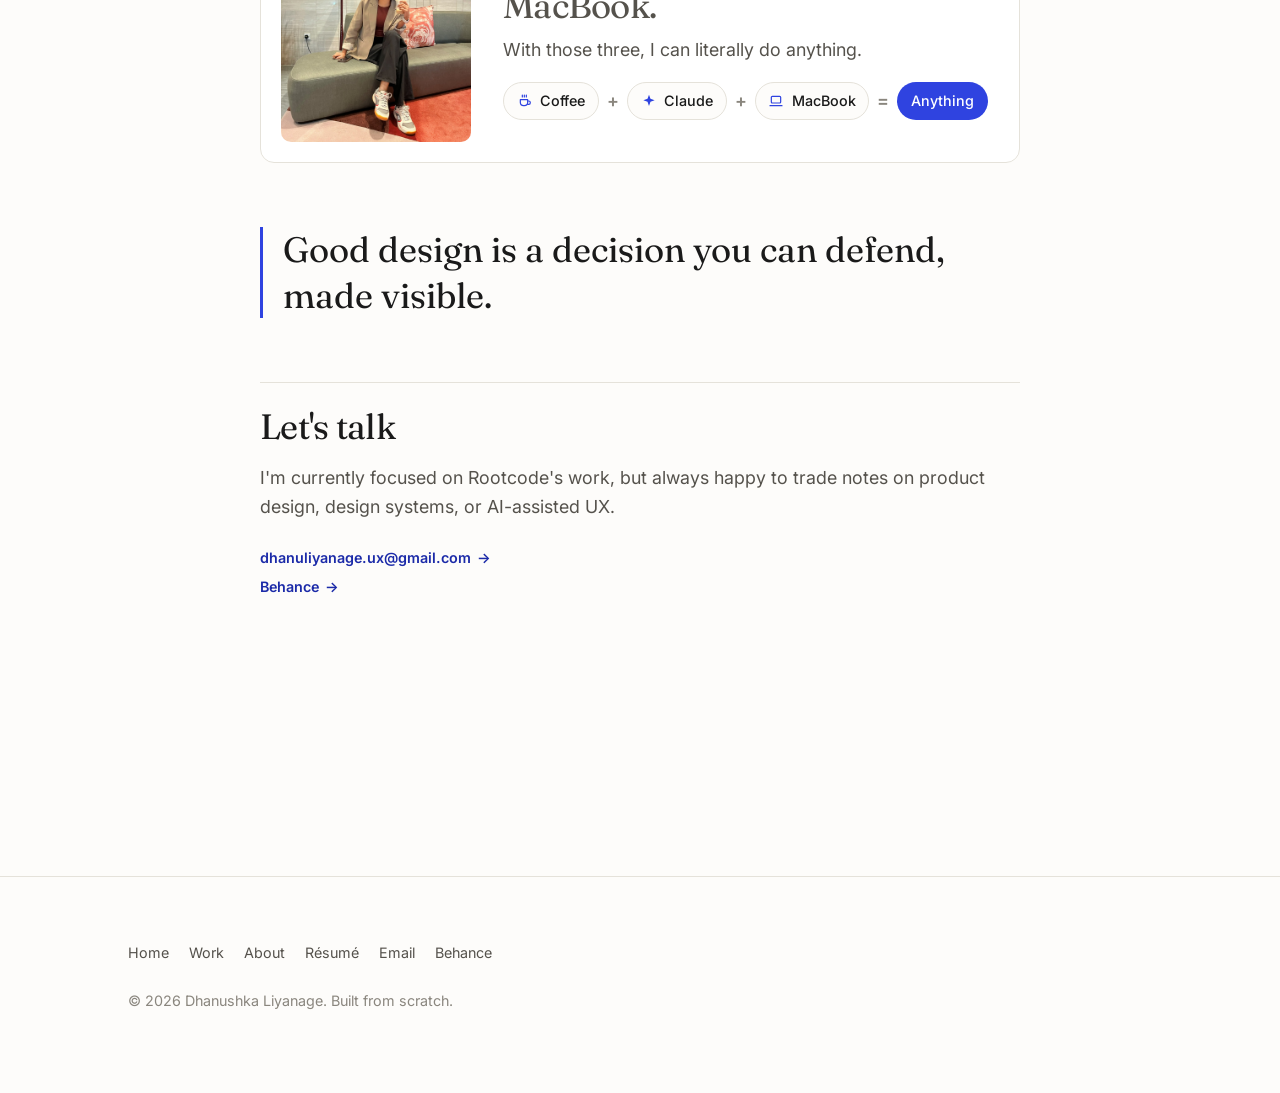
==== commit 4d5d2b6d: "Restructure case studies, add real recommendations and About photos - Rebuild the five case studies " ====
--- a/about.html
+++ b/about.html
@@ -4,13 +4,13 @@
   <meta charset="UTF-8" />
   <script>document.documentElement.className="js";</script>
   <meta name="viewport" content="width=device-width, initial-scale=1" />
-  <title>About — Your Name</title>
-  <meta name="description" content="About Your Name — product designer, background, approach, and how to get in touch." />
+  <title>About — Dhanushka Liyanage</title>
+  <meta name="description" content="About Dhanushka Liyanage — Lead UX Designer at Rootcode, previously at IFS R&D. Background, how I work, and how to get in touch." />
 
   <link rel="preconnect" href="https://fonts.googleapis.com" />
   <link rel="preconnect" href="https://fonts.gstatic.com" crossorigin />
   <link href="https://fonts.googleapis.com/css2?family=Fraunces:ital,opsz,wght@0,9..144,400;0,9..144,500;1,9..144,400&family=Inter:wght@400;500;600&display=swap" rel="stylesheet" />
-  <link rel="stylesheet" href="assets/css/style.css?v=6" />
+  <link rel="stylesheet" href="assets/css/style.css?v=28" />
   <link rel="icon" href="data:image/svg+xml,%3Csvg xmlns='http://www.w3.org/2000/svg' viewBox='0 0 100 100'%3E%3Crect width='100' height='100' rx='20' fill='%232F43E0'/%3E%3Ctext x='50' y='68' font-size='60' text-anchor='middle' fill='white' font-family='Georgia,serif'%3EY%3C/text%3E%3C/svg%3E" />
 </head>
 <body>
@@ -18,7 +18,7 @@
 
   <header class="site-header">
     <div class="container">
-      <a class="brand" href="index.html">Your&nbsp;Name<span class="dot">.</span></a>
+      <a class="brand" href="index.html">Dhanushka&nbsp;Liyanage<span class="dot">.</span></a>
       <button class="nav-toggle" aria-expanded="false" aria-controls="nav">Menu</button>
       <nav class="nav" id="nav" aria-label="Primary">
         <a href="index.html">Home</a>
@@ -30,49 +30,83 @@
   </header>
 
   <main id="main">
-    <section class="cs-header">
-      <div class="container">
-        <p class="eyebrow reveal">About</p>
-        <h1 class="reveal">Hi, I'm Your Name — a product designer who likes the hard part.</h1>
-        <p class="dek reveal">The hard part being the fuzzy front end: figuring out what's actually worth building before a single screen gets drawn.</p>
+    <section class="about-hero">
+      <div class="container about-hero__grid">
+        <div class="about-hero__copy">
+          <p class="eyebrow reveal">About</p>
+          <h1 class="reveal">Hi, I'm Dhanushka Liyanage — a designer who likes the hard part.</h1>
+          <p class="dek reveal">The hard part being the fuzzy front end: figuring out what's actually worth building before a single screen gets drawn.</p>
+        </div>
+        <figure class="about-hero__photo reveal">
+          <img src="assets/img/about/singapore.jpg" alt="Dhanushka smiling on a tree-top walkway in Singapore, in a teal and cream jacket, with the three towers of Marina Bay Sands rising behind." width="900" height="1200" fetchpriority="high" />
+          <figcaption>Singapore</figcaption>
+        </figure>
       </div>
     </section>
 
     <section class="section">
       <div class="container">
-        <figure class="figure-wide reveal" style="margin-bottom: clamp(2.5rem,6vw,4rem);">
-          <div class="thumb"><div class="placeholder wide"><span>Portrait / working photo</span></div></div>
-        </figure>
-
         <div class="prose">
-          <p class="reveal">I've spent the last 8+ years designing consumer and B2B software — marketplaces, developer tools, internal platforms. I care about the whole arc of a product: the research that frames it, the flows that carry it, and the interface details that make it feel considered.</p>
+          <p class="reveal">I'm a Lead UX Designer with 5+ years designing scalable, user-centered solutions for complex B2B and enterprise SaaS platforms. I'm currently an Associate Lead UX Designer at <strong>Rootcode</strong>, where I own the <a href="case-studies/skapp-design-system.html">Skapp design system</a>. Before that, I spent four years leading UX for <strong>IFS Cloud</strong>, IFS's global enterprise platform — the work behind the <a href="case-studies/search-relocation.html">search relocation</a>, <a href="case-studies/smart-editor.html">Smart Editor</a>, <a href="case-studies/date-filter-redesign.html">date filter</a> and <a href="case-studies/timezone-awareness.html">timezone</a> case studies on this site.</p>
+          <p class="reveal">I care about the whole arc of a product: the research that frames it, the systems that keep it consistent as it grows, and the interface details that make it feel considered rather than assembled.</p>
 
           <h2 class="reveal">How I work</h2>
-          <p class="reveal">I start by getting specific about the problem — who has it, how often, and what it costs them. I prototype early and test with real people before the team over-commits. I think in systems, so the thing I ship is usually reusable. And I stay close to engineering through the build, because the last 10% is where quality lives.</p>
+          <p class="reveal">I start by getting specific about the problem rather than trusting a single number — the date filter redesign on this site began with five independent kinds of evidence, not one, and only moved to design once they agreed with each other. I design for systems, not screens: five different ways a date could carry a timezone had to resolve to one consistent model at IFS Cloud, and Skapp's component library only holds together because of the token architecture underneath it. And I stay close to engineering through the build — I read and write enough HTML, CSS and component-based UI to review an implementation against spec, not just against a mockup.</p>
+          <p class="reveal">AI is a growing part of that work. At Rootcode I design for model outputs, uncertainty, transparency and human oversight directly — the same territory <a href="case-studies/smart-editor.html">Smart Editor</a>, an AI writing assistant I led for IFS Cloud, first put me in.</p>
 
           <h2 class="reveal">Background</h2>
           <ul class="reveal">
-            <li><strong>Senior Product Designer</strong>, Company — 2022–present</li>
-            <li><strong>Product Designer</strong>, Company — 2019–2022</li>
-            <li><strong>UX Designer</strong>, Agency — 2017–2019</li>
-            <li><strong>BFA, Design</strong>, University — 2017</li>
+            <li><strong>Associate Lead UX Designer</strong>, Rootcode Pvt Ltd — 2025–Present</li>
+            <li><strong>Senior User Experience Designer</strong>, IFS R&amp;D (Pvt) Ltd — 2021–2025</li>
+            <li><strong>Senior Executive, Solution Engineer</strong>, Dialog Axiata PLC — 2020–2021</li>
+            <li><strong>Product Owner / Pre-sale Engineer</strong>, Wavenet (Pvt) Ltd — 2018–2021</li>
+          </ul>
+          <p class="reveal">The first two years weren't design roles at all — solution architecture and pre-sales engineering, translating client requirements into technical proposals. That's where the engineering fluency actually comes from, not a bootcamp.</p>
+
+          <h3 class="reveal">Education</h3>
+          <ul class="reveal">
+            <li><strong>M.Sc. by Research, XR Design and User Behavior</strong> — emotions and bodily interaction. University of Moratuwa, Sri Lanka — 2024–2026</li>
+            <li><strong>BSc (Hons), Information Technology &amp; Management</strong>, University of Moratuwa, Sri Lanka — 2014–2018</li>
+          </ul>
+
+          <h2 class="reveal">Beyond the case studies</h2>
+          <p class="reveal">Not everything makes it into a full write-up. A few from the last few years:</p>
+          <ul class="reveal">
+            <li><strong>Cut task completion time by roughly 30%</strong> across a set of IFS Cloud module redesigns, alongside a measurable lift in user satisfaction scores.</li>
+            <li><strong>Mentored a design intern</strong> who progressed into a full-time role and went on to contribute to three enterprise product features.</li>
+            <li><strong>Led a cross-functional accessibility initiative</strong> that improved WCAG compliance across major platform components — the unglamorous work that doesn't show up in a portfolio but shows up for users who need it.</li>
           </ul>
 
           <h2 class="reveal">Tools</h2>
-          <p class="reveal">Figma, prototyping in HTML/CSS/JS, Maze and Dovetail for research, Linear and Notion for the day-to-day. I read code well enough to file precise bugs and pair with engineers.</p>
+          <p class="reveal">Figma for design and design systems; HTML, CSS and JS for prototyping — this site is hand-built, no framework, no template. Dovetail for research synthesis, Jira for tracking work alongside engineering.</p>
 
-          <h2 class="reveal">Outside work</h2>
-          <p class="reveal">Placeholder: a sentence or two about what you're into — running, ceramics, a side project, a city you love. It makes the page feel like a person.</p>
+          <h2 class="reveal">Certifications &amp; continued learning</h2>
+          <p class="reveal">UX Design Professional Certificate (Coursera, 2023); Introduction to AI for Designers (Udemy, 2024); IBM Design Co-creator. The M.Sc. above is the bigger commitment — the kind of question about how people move and feel in XR space that doesn't come up in a typical sprint, which is exactly why I wanted to sit with it properly.</p>
+
+          <aside class="fun-fact reveal" aria-labelledby="fun-fact-title">
+            <img src="assets/img/about/coffee.jpg" alt="Dhanushka sitting on a green sofa, holding an iced coffee with a straw, beside a tall lamp and a rose-print cushion." width="900" height="1200" loading="lazy" />
+            <div class="fun-fact__body">
+              <p class="eyebrow">Fun fact</p>
+              <p class="fun-fact__title" id="fun-fact-title">Coffee, Claude and my MacBook.</p>
+              <p>With those three, I can literally do anything.</p>
+              <p class="fun-fact__eq" aria-label="Coffee plus Claude plus my MacBook equals anything">
+                <span class="chip"><svg viewBox="0 0 24 24" fill="none" stroke="currentColor" stroke-width="1.8" stroke-linecap="round" stroke-linejoin="round" aria-hidden="true"><path d="M5 10h11v4a5 5 0 0 1-5 5h-1a5 5 0 0 1-5-5v-4z" /><path d="M16 12h1.5a2.5 2.5 0 0 1 0 5H16" /><path d="M8 3v3M11 3v3M14 3v3" /></svg>Coffee</span><span class="fun-fact__op" aria-hidden="true">+</span>
+                <span class="chip"><svg viewBox="0 0 24 24" fill="currentColor" aria-hidden="true"><path d="M12 2.5l2.2 6.3 6.3 2.2-6.3 2.2L12 19.5l-2.2-6.3L3.5 11l6.3-2.2z" /></svg>Claude</span><span class="fun-fact__op" aria-hidden="true">+</span>
+                <span class="chip"><svg viewBox="0 0 24 24" fill="none" stroke="currentColor" stroke-width="1.8" stroke-linecap="round" stroke-linejoin="round" aria-hidden="true"><rect x="5" y="5" width="14" height="10" rx="1.5" /><path d="M3 19h18" /></svg>MacBook</span><span class="fun-fact__op" aria-hidden="true">=</span>
+                <span class="chip chip--result">Anything</span>
+              </p>
+            </div>
+          </aside>
 
           <div class="pullquote reveal">
             <p>Good design is a decision you can defend, made visible.</p>
           </div>
 
           <h2 class="reveal">Let's talk</h2>
-          <p class="reveal">I'm open to select freelance and always happy to trade notes on product and design.</p>
+          <p class="reveal">I'm currently focused on Rootcode's work, but always happy to trade notes on product design, design systems, or AI-assisted UX.</p>
           <p class="reveal">
-            <a class="text-link" href="mailto:you@example.com">you@example.com <span class="arrow" aria-hidden="true">→</span></a><br />
-            <a class="text-link" href="https://www.linkedin.com/">LinkedIn <span class="arrow" aria-hidden="true">→</span></a>
+            <a class="text-link" href="mailto:dhanuliyanage.ux@gmail.com">dhanuliyanage.ux@gmail.com <span class="arrow" aria-hidden="true">→</span></a><br />
+            <a class="text-link" href="https://www.behance.net/dhanushka">Behance <span class="arrow" aria-hidden="true">→</span></a>
           </p>
         </div>
       </div>
@@ -86,10 +120,10 @@
         <a href="work.html">Work</a>
         <a href="about.html">About</a>
         <a href="assets/resume.pdf">Résumé</a>
-        <a href="mailto:you@example.com">Email</a>
-        <a href="https://www.linkedin.com/">LinkedIn</a>
+        <a href="mailto:dhanuliyanage.ux@gmail.com">Email</a>
+        <a href="https://www.behance.net/dhanushka">Behance</a>
       </nav>
-      <p class="copy">© <span data-year>2026</span> Your Name. Built from scratch.</p>
+      <p class="copy">© <span data-year>2026</span> Dhanushka Liyanage. Built from scratch.</p>
     </div>
   </footer>
 
--- a/assets/css/style.css
+++ b/assets/css/style.css
@@ -61,6 +61,7 @@
   text-rendering: optimizeLegibility;
 }
 img, svg { display: block; max-width: 100%; }
+img { height: auto; } /* keep the aspect ratio when max-width shrinks an image with height="" set */
 h1, h2, h3, h4 { line-height: 1.12; font-weight: 600; letter-spacing: -0.02em; }
 p { margin: 0 0 1.1em; }
 a { color: inherit; }
@@ -162,6 +163,9 @@
   justify-content: space-between;
   min-height: 68px;
 }
+/* on the home page the hero bleeds to a 1600px stage, not the 1120px reading container —
+   widen the header to match so the brand lines up with the hero copy below it */
+.is-home .site-header .container { max-width: 1600px; }
 .brand {
   font-family: var(--font-display);
   font-size: 1.15rem;
@@ -218,32 +222,30 @@
   .nav a:first-child { border-top: none; }
 }
 
-/* ---------- Hero ---------- */
-.hero { padding-block: clamp(3.5rem, 9vw, 7rem) clamp(3rem, 7vw, 5rem); }
+/* ---------- Hero (copy column; layout lives in "Interactive character hero" below) ---------- */
 .hero .lede {
   font-family: var(--font-display);
   font-weight: 400;
-  font-size: var(--step-4);
+  font-size: clamp(2.3rem, 1rem + 3.1vw, 4.1rem);
   line-height: 1.04;
   letter-spacing: -0.025em;
-  margin: 0 0 1.5rem;
-  max-width: 16ch;
+  margin: 0 0 1.4rem;
 }
 .hero .lede .accent { color: var(--accent); font-style: italic; }
 .hero .sub {
-  font-size: var(--step-1);
+  font-size: var(--step-0);
   color: var(--text-soft);
-  max-width: 46ch;
-  margin: 0 0 2rem;
-  line-height: 1.5;
+  max-width: 44ch;
+  margin: 0 0 1.6rem;
+  line-height: 1.55;
 }
 .hero .meta-inline {
   display: flex;
   flex-wrap: wrap;
-  gap: 0.5rem 1.5rem;
+  gap: 0.45rem 1.4rem;
   font-size: var(--step--1);
   color: var(--text-faint);
-  margin-bottom: 2.25rem;
+  margin-bottom: 1.9rem;
 }
 .hero .meta-inline strong { color: var(--text); font-weight: 600; }
 .hero-actions { display: flex; flex-wrap: wrap; gap: 0.75rem; }
@@ -306,6 +308,7 @@
 .metric__label { font-size: var(--step--1); color: var(--text-faint); }
 
 /* thumbnail / placeholder media */
+.thumb img { width: 100%; }
 .thumb {
   align-self: start;
   border-radius: var(--radius);
@@ -332,42 +335,132 @@
 .placeholder.tall { aspect-ratio: 4 / 3; }
 .placeholder.wide { aspect-ratio: 21 / 9; }
 
+/* about page: intro copy beside a portrait */
+.about-hero { padding-block: clamp(3rem, 8vw, 6rem) clamp(1rem, 3vw, 2rem); }
+.about-hero__grid {
+  display: grid;
+  grid-template-columns: minmax(0, 1.3fr) minmax(0, 0.7fr);
+  gap: clamp(2rem, 6vw, 4.5rem);
+  align-items: center;
+}
+.about-hero__copy .eyebrow { margin-bottom: 1.25rem; }
+.about-hero__copy h1 {
+  font-family: var(--font-display);
+  font-weight: 400;
+  font-size: var(--step-3);
+  line-height: 1.06;
+  letter-spacing: -0.025em;
+  margin: 0 0 1.25rem;
+}
+.about-hero__copy .dek { font-size: var(--step-1); color: var(--text-soft); max-width: 40ch; line-height: 1.5; margin: 0; }
+.about-hero__photo { position: relative; margin: 0; justify-self: end; width: min(100%, 360px); isolation: isolate; }
+.about-hero__photo::before {
+  content: "";
+  position: absolute;
+  inset: 16px -16px -16px 16px;
+  border-radius: 22px;
+  background: var(--accent-soft);
+  z-index: -1;
+}
+.about-hero__photo img { width: 100%; aspect-ratio: 3 / 4; object-fit: cover; border-radius: 20px; display: block; box-shadow: var(--shadow); }
+.about-hero__photo figcaption {
+  position: absolute;
+  left: 14px;
+  bottom: 14px;
+  margin: 0;
+  padding: 0.3rem 0.75rem;
+  border-radius: 999px;
+  background: rgba(255, 255, 255, 0.88);
+  backdrop-filter: blur(6px);
+  color: var(--text);
+  font-size: 0.78rem;
+  font-weight: 600;
+  letter-spacing: 0.02em;
+}
+@media (max-width: 780px) {
+  .about-hero__grid { grid-template-columns: 1fr; }
+  .about-hero__photo { justify-self: start; width: min(78%, 300px); margin-right: 16px; }
+}
+
+/* fun fact card */
+.fun-fact {
+  display: grid;
+  grid-template-columns: minmax(0, 190px) 1fr;
+  gap: clamp(1.25rem, 4vw, 2rem);
+  align-items: center;
+  margin: clamp(2.5rem, 6vw, 4rem) 0;
+  padding: clamp(0.9rem, 3vw, 1.25rem);
+  border: 1px solid var(--border);
+  border-radius: var(--radius);
+  background: var(--bg-elevated);
+}
+.fun-fact img { width: 100%; aspect-ratio: 4 / 5; object-fit: cover; object-position: 50% 60%; border-radius: 10px; display: block; }
+.fun-fact .eyebrow { color: var(--accent-text); margin-bottom: 0.5rem; }
+.fun-fact p { margin: 0 0 0.6rem; }
+.fun-fact__title { font-family: var(--font-display); font-size: var(--step-2); line-height: 1.1; letter-spacing: -0.02em; color: var(--text); }
+.fun-fact__eq { display: flex; flex-wrap: wrap; align-items: center; gap: 0.5rem; margin-top: 1.1rem !important; }
+.fun-fact__op { color: var(--text-faint); font-weight: 600; }
+.chip {
+  display: inline-flex;
+  align-items: center;
+  gap: 0.45rem;
+  padding: 0.4rem 0.8rem;
+  border: 1px solid var(--border);
+  border-radius: 999px;
+  background: var(--bg);
+  font-size: var(--step--1);
+  font-weight: 500;
+  color: var(--text);
+}
+.chip svg { width: 16px; height: 16px; color: var(--accent); flex: none; }
+.chip--result { background: var(--accent); border-color: transparent; color: #fff; }
+@media (max-width: 560px) {
+  .fun-fact { grid-template-columns: 1fr; }
+  .fun-fact img { aspect-ratio: 4 / 3; object-position: 50% 55%; }
+}
+
 @media (max-width: 780px) {
   .work-item { grid-template-columns: 1fr; }
   .thumb { order: -1; }
 }
 
 /* ---------- Strengths grid ---------- */
-.grid-3 {
+.grid-4 {
   display: grid;
-  grid-template-columns: repeat(auto-fit, minmax(240px, 1fr));
+  grid-template-columns: repeat(4, 1fr);
   gap: 1px;
   background: var(--border);
   border: 1px solid var(--border);
   border-radius: var(--radius);
   overflow: hidden;
 }
+@media (max-width: 860px) {
+  .grid-4 { grid-template-columns: repeat(2, 1fr); }
+}
+@media (max-width: 520px) {
+  .grid-4 { grid-template-columns: 1fr; }
+}
 .cell {
   background: var(--bg);
-  padding: clamp(1.5rem, 4vw, 2.25rem);
+  padding: clamp(1.25rem, 3vw, 1.75rem);
 }
 .cell h3 {
-  font-size: var(--step-0);
+  font-size: var(--step--1);
   margin: 0 0 0.5rem;
   display: flex;
   align-items: center;
-  gap: 0.6rem;
+  gap: 0.55rem;
 }
 .cell h3 .ico {
-  width: 1.6rem; height: 1.6rem;
+  width: 1.5rem; height: 1.5rem;
   display: grid; place-items: center;
   border-radius: 7px;
   background: var(--accent-soft);
   color: var(--accent-text);
-  font-size: 0.9rem;
+  font-size: 0.8rem;
   flex: none;
 }
-.cell p { color: var(--text-soft); font-size: var(--step--1); margin: 0; }
+.cell p { color: var(--text-soft); font-size: 0.83rem; line-height: 1.55; margin: 0; }
 
 /* ---------- Testimonials ---------- */
 .quotes { display: grid; grid-template-columns: repeat(auto-fit, minmax(280px, 1fr)); gap: clamp(1.5rem, 4vw, 2.5rem); }
@@ -385,8 +478,20 @@
   line-height: 1.4;
   letter-spacing: -0.01em;
 }
-.quote figcaption { font-size: var(--step--1); color: var(--text-faint); }
-.quote figcaption strong { color: var(--text); font-weight: 600; display: block; }
+.quote figcaption { font-size: var(--step--1); color: var(--text-faint); display: flex; flex-direction: column; gap: 0.15rem; }
+.quote figcaption strong { color: var(--text); font-weight: 600; }
+.quote__role { color: var(--text-soft); }
+.quote__source {
+  display: inline-flex;
+  align-items: center;
+  gap: 0.4rem;
+  margin-top: 0.6rem;
+  padding-top: 0.6rem;
+  border-top: 1px solid var(--border);
+  color: var(--text-faint);
+  font-size: 0.78rem;
+}
+.ico-linkedin { width: 14px; height: 14px; color: #0A66C2; flex: none; }
 
 /* ---------- CTA band ---------- */
 .cta {
@@ -461,6 +566,40 @@
 .cs-meta dd { margin: 0; font-size: var(--step--1); color: var(--text); }
 
 .cs-hero { margin-bottom: clamp(3rem, 8vw, 5rem); }
+
+/* problem → research → options → design → result: on-page nav and step labels */
+.cs-toc { display: flex; flex-wrap: wrap; gap: 0.4rem 1.5rem; margin-bottom: 1.5rem; font-size: var(--step--1); }
+.cs-toc a { text-decoration: none; color: var(--text-soft); font-weight: 500; }
+.cs-toc a span { color: var(--accent); font-weight: 600; margin-right: 0.45em; font-variant-numeric: tabular-nums; }
+.cs-toc a:hover { color: var(--text); }
+.cs-step {
+  display: block;
+  font-family: var(--font-sans);
+  font-size: var(--step--1);
+  font-weight: 600;
+  letter-spacing: 0.14em;
+  text-transform: uppercase;
+  color: var(--accent-text);
+  margin-bottom: 0.6rem;
+}
+.prose h2[id] { scroll-margin-top: 5rem; }
+
+/* hand-drawn explanatory SVG diagrams (inline, themed with the site's tokens) */
+.diagram {
+  display: block;
+  width: 100%;
+  height: auto;
+  color: var(--text);
+  background: var(--bg-elevated);
+  border: 1px solid var(--border);
+  border-radius: var(--radius);
+}
+/* on phones, keep diagram text legible: the drawing scrolls sideways, the caption stays put */
+@media (max-width: 700px) {
+  figure:has(> svg) { overflow-x: auto; -webkit-overflow-scrolling: touch; }
+  figure:has(> svg) > svg { width: 680px !important; max-width: none; }
+  figure:has(> svg) > figcaption { position: sticky; left: 0; width: calc(100vw - 2 * var(--gutter)); }
+}
 
 /* long-form prose */
 .prose { max-width: var(--container-narrow); margin-inline: auto; }
@@ -585,8 +724,7 @@
 /* =========================================================
    Landing accents — creative, minimal
    1. Fine paper grain over the whole page
-   2. Slow-rotating "compass" mark behind the hero
-   3. Oversized outline numerals on the work list
+   2. Oversized outline numerals on the work list
    ========================================================= */
 
 /* 1 — grain: a barely-there texture so the flat off-white has some life */
@@ -600,31 +738,7 @@
   background-image: url("data:image/svg+xml,%3Csvg xmlns='http://www.w3.org/2000/svg' width='160' height='160'%3E%3Cfilter id='n'%3E%3CfeTurbulence type='fractalNoise' baseFrequency='0.9' numOctaves='2' stitchTiles='stitch'/%3E%3CfeColorMatrix type='saturate' values='0'/%3E%3C/filter%3E%3Crect width='100%25' height='100%25' filter='url(%23n)' opacity='0.35'/%3E%3C/svg%3E");
 }
 
-/* 2 — hero mark */
-.hero { position: relative; overflow: clip; }
-.hero > .container { position: relative; z-index: 1; }
-.hero-mark {
-  position: absolute;
-  top: 50%;
-  right: -7%;
-  width: min(46vw, 540px);
-  aspect-ratio: 1;
-  transform: translateY(-50%);
-  color: var(--accent);
-  opacity: 0.09;
-  z-index: 0;
-  pointer-events: none;
-}
-.hero-mark svg { width: 100%; height: 100%; display: block; }
-@media (prefers-reduced-motion: no-preference) {
-  .hero-mark svg { animation: hero-spin 90s linear infinite; }
-}
-@keyframes hero-spin { to { transform: rotate(360deg); } }
-@media (max-width: 640px) {
-  .hero-mark { opacity: 0.055; right: -14%; }
-}
-
-/* 3 — index numerals */
+/* 2 — index numerals */
 .work-list { counter-reset: work; }
 .work-item__body { counter-increment: work; }
 .work-item__body::before {
@@ -675,3 +789,279 @@
   border: 1px solid var(--border);
   border-radius: var(--radius);
 }
+
+/* =========================================================
+   Interactive character hero
+   Plain white stage; the character frames fade to white at their edges.
+   The animation is drawn to <canvas> by assets/js/hero.js.
+   ========================================================= */
+.hero.stage {
+  --hero-min: clamp(500px, 82svh, 760px);
+  --stage-ink: #142036;
+  position: relative;
+  isolation: isolate;
+  overflow: clip;
+  padding: 0;
+  background: #fff;
+}
+/* copy on the left, character on the right; she bleeds to the right edge */
+.hero__inner {
+  display: grid;
+  grid-template-columns: minmax(0, 4.5fr) minmax(0, 7.5fr);
+  align-items: center;
+  column-gap: clamp(0.5rem, 2vw, 2rem);
+  max-width: 1600px;
+  margin-inline: auto;
+  padding-left: var(--gutter);
+  min-height: var(--hero-min);
+}
+.hero__copy {
+  position: relative;
+  z-index: 2;
+  padding-block: clamp(2.25rem, 6vh, 4.25rem);
+}
+.hero__copy .stage__hint { margin-top: 1.6rem; }
+
+.stage__figure {
+  position: relative;
+  align-self: end;
+  margin-top: 20px;      /* breathing room under the nav */
+  margin-right: -5%;     /* the right 6% of each frame is only white fade, so this can bleed off-screen */
+  aspect-ratio: 940 / 620;
+}
+.stage__layer {
+  position: absolute;
+  inset: 0;
+  width: 100%;
+  height: 100%;
+  display: block;
+  /* frames have a white backdrop with the edge fade baked in, so they sit on white cleanly */
+}
+.stage__canvas { opacity: 0; }
+.stage.is-ready .stage__canvas { opacity: 1; }
+.stage.is-ready .stage__poster { visibility: hidden; }
+
+.stage__hint { margin-top: 1.6rem; }
+
+.stage__figure {
+  position: relative;
+  align-self: end;
+  margin-top: 20px;      /* breathing room under the nav */
+  margin-right: -5%;     /* the right 6% of each frame is only white fade, so this can bleed off-screen */
+  aspect-ratio: 940 / 620;
+}
+.stage__layer {
+  position: absolute;
+  inset: 0;
+  width: 100%;
+  height: 100%;
+  display: block;
+  /* frames have a white backdrop with the edge fade baked in, so they sit on white cleanly */
+}
+.stage__canvas { opacity: 0; }
+.stage.is-ready .stage__canvas { opacity: 1; }
+.stage.is-ready .stage__poster { visibility: hidden; }
+
+.stage__hint {
+  margin: 0;
+  display: inline-flex;
+  align-items: center;
+  gap: 0.5rem;
+  padding: 0.45rem 0.9rem 0.45rem 0.65rem;
+  border-radius: 999px;
+  background: #fff;
+  border: 1px solid rgba(20, 32, 54, 0.12);
+  box-shadow: 0 10px 24px -14px rgba(20, 36, 80, 0.35);
+  font-family: var(--font-sans);
+  font-size: 0.8rem;
+  font-weight: 500;
+  color: rgba(20, 32, 54, 0.85);
+}
+.hint--compact { display: none; }
+.stage[data-mode="touch"] .hint--wide { display: none; }
+.stage[data-mode="touch"] .hint--compact { display: inline; }
+
+/* animated cursor indicator */
+.cursor-ind { position: relative; width: 20px; height: 20px; flex: none; color: var(--stage-ink); }
+.cursor-ind svg { width: 100%; height: 100%; display: block; }
+.cursor-ind::after {
+  content: "";
+  position: absolute;
+  left: 4px; top: 2px;
+  width: 14px; height: 14px;
+  border-radius: 50%;
+  border: 1.5px solid currentColor;
+  opacity: 0;
+}
+@media (prefers-reduced-motion: no-preference) {
+  .cursor-ind svg { animation: cursor-nudge 2.8s ease-in-out infinite; }
+  .cursor-ind::after { animation: cursor-ring 2.8s ease-out infinite; }
+}
+@keyframes cursor-nudge {
+  0%, 100% { transform: translate(-3px, -3px); }
+  45%      { transform: translate(4px, 3px); }
+  55%      { transform: translate(4px, 3px) scale(0.86); }
+  65%      { transform: translate(4px, 3px) scale(1); }
+}
+@keyframes cursor-ring {
+  0%, 52% { opacity: 0; transform: scale(0.4); }
+  58%     { opacity: 0.55; transform: scale(0.6); }
+  100%    { opacity: 0; transform: scale(1.7); }
+}
+
+/* contextual speech pill */
+.bubble {
+  position: absolute;
+  z-index: 2;
+  margin: 0;
+  padding: 0.45rem 0.85rem;
+  border-radius: 999px;
+  font: 500 var(--step--1) / 1.2 var(--font-sans);
+  letter-spacing: 0.005em;
+  color: var(--stage-ink);
+  background: rgba(255, 255, 255, 0.94);
+  border: 1px solid rgba(20, 32, 54, 0.14);
+  box-shadow: 0 8px 22px -10px rgba(20, 36, 80, 0.28);
+  white-space: nowrap;
+  pointer-events: none;
+  opacity: 0;
+  transform: translateY(6px) scale(0.98);
+  transition: opacity 0.28s ease, transform 0.28s ease;
+}
+.bubble.is-on { opacity: 1; transform: none; }
+.bubble[data-pos="left"]  { right: 74%; top: 21%; }
+.bubble[data-pos="right"] { left: 55%;  top: 13%; }
+.bubble[data-pos="hand"]  { left: 3%;   top: 27%; }
+
+/* keyboard users: a real control for the greeting */
+.stage__say-hi {
+  position: absolute;
+  left: 50%; top: 0.75rem;
+  z-index: 4;
+  transform: translate(-50%, -300%);
+  padding: 0.55rem 1rem;
+  border: 0; border-radius: 999px;
+  font: 500 var(--step--1) var(--font-sans);
+  color: #fff; background: var(--stage-ink);
+  cursor: pointer;
+}
+.stage__say-hi:focus-visible { transform: translate(-50%, 0); }
+
+/* below ~980px: one column, copy first, character full-bleed underneath.
+   (Cursor-follow still works on mouse devices from 800px up — see hero.js.) */
+@media (max-width: 979px) {
+  .hero__inner {
+    grid-template-columns: minmax(0, 1fr);
+    padding-right: var(--gutter);
+    min-height: 0;
+  }
+  .hero__copy { padding-block: 1.25rem 0; }
+  .hero .lede { margin-bottom: 1rem; }
+  .hero .sub { margin-bottom: 1.1rem; }
+  .hero .meta-inline { margin-bottom: 1.3rem; }
+  .hero__copy .stage__hint { margin-top: 1rem; }
+  .stage__figure {
+    margin-top: 0.25rem;
+    margin-inline: calc(-1 * var(--gutter));
+  }
+}
+/* phones and touch: speech pills wrap and sit closer in */
+@media (max-width: 799px), (hover: none) {
+  .bubble { white-space: normal; max-width: 34%; text-align: center; }
+  .bubble[data-pos="right"] { left: 54%; top: 9%; }
+  .bubble[data-pos="hand"]  { left: 2%; top: 22%; }
+}
+
+/* =========================================================
+   Research case-study components
+   (stat cards, quote cards, journey table, bias grid,
+   method comparison, option cards)
+   ========================================================= */
+.wide { margin-block: clamp(1.75rem, 4vw, 2.75rem); }
+.wide > h3 { font-family: var(--font-display); font-weight: 400; font-size: var(--step-1); margin: 0 0 1rem; }
+.wide .note { color: var(--text-faint); font-size: var(--step--1); margin: 0.75rem 0 0; max-width: 70ch; }
+
+/* big-number findings */
+.stat-grid {
+  display: grid;
+  grid-template-columns: repeat(auto-fit, minmax(200px, 1fr));
+  gap: 0.9rem;
+}
+.stat-card {
+  border: 1px solid var(--border);
+  border-radius: var(--radius);
+  background: var(--bg-elevated);
+  padding: 1.1rem 1.15rem 1.2rem;
+}
+.stat-card b {
+  display: block;
+  font-family: var(--font-display);
+  font-weight: 400;
+  font-size: var(--step-3);
+  line-height: 1;
+  letter-spacing: -0.02em;
+  color: var(--accent);
+  margin-bottom: 0.55rem;
+}
+.stat-card span { color: var(--text-soft); font-size: var(--step--1); line-height: 1.45; display: block; }
+
+/* participant quotes */
+.quote-cards { display: grid; grid-template-columns: repeat(auto-fit, minmax(250px, 1fr)); gap: 0.9rem; }
+.quote-card { margin: 0; padding: 1.3rem 1.35rem; border-radius: var(--radius); background: var(--bg-sunken); display: flex; flex-direction: column; justify-content: space-between; gap: 1.1rem; }
+.quote-card blockquote { margin: 0; font-family: var(--font-display); font-size: var(--step-1); line-height: 1.3; color: var(--text); }
+.quote-card figcaption { font-size: var(--step--1); color: var(--text-faint); line-height: 1.4; }
+.quote-card figcaption b { display: block; color: var(--text-soft); font-weight: 600; }
+
+/* journey map as an accessible, scrollable table */
+.jm-scroll { overflow-x: auto; border: 1px solid var(--border); border-radius: var(--radius); background: var(--bg-elevated); }
+.jm { border-collapse: separate; border-spacing: 0; min-width: 1180px; width: 100%; font-size: var(--step--1); line-height: 1.45; }
+.jm th, .jm td { padding: 0.8rem 0.85rem; vertical-align: top; text-align: left; border-bottom: 1px solid var(--border); }
+.jm tr:last-child th, .jm tr:last-child td { border-bottom: 0; }
+.jm thead th { background: var(--accent-soft); color: var(--accent-text); font-weight: 600; font-size: 0.8rem; letter-spacing: 0.01em; white-space: normal; }
+.jm tbody th {
+  position: sticky; left: 0; z-index: 1;
+  background: var(--bg-elevated);
+  width: 7.5rem; min-width: 7.5rem;
+  color: var(--text-faint);
+  font-size: 0.72rem; font-weight: 600; letter-spacing: 0.1em; text-transform: uppercase;
+  border-right: 1px solid var(--border);
+}
+.jm thead th:first-child { position: sticky; left: 0; z-index: 2; background: var(--accent-soft); }
+.jm td { color: var(--text-soft); min-width: 9.5rem; }
+.jm td ul { margin: 0; padding-left: 1.05rem; }
+.jm td li { margin-bottom: 0.35rem; }
+.jm td.feel strong { display: block; color: var(--text); font-weight: 600; margin-bottom: 0.2rem; }
+.jm td.empty { color: var(--text-faint); }
+
+/* cognitive / perceptual causes */
+.bias-grid { display: grid; grid-template-columns: repeat(auto-fit, minmax(260px, 1fr)); gap: 0.9rem; counter-reset: bias; }
+.bias-card { counter-increment: bias; border: 1px solid var(--border); border-radius: var(--radius); background: var(--bg-elevated); padding: 1.15rem 1.2rem 1.25rem; }
+.bias-card::before { content: counter(bias, decimal-leading-zero); display: block; font-family: var(--font-display); font-size: var(--step-1); color: var(--accent); margin-bottom: 0.5rem; }
+.bias-card h4 { margin: 0 0 0.4rem; font-size: var(--step-0); font-weight: 600; color: var(--text); }
+.bias-card p { margin: 0; color: var(--text-soft); font-size: var(--step--1); line-height: 1.5; }
+
+/* methods compared */
+.compare-scroll { overflow-x: auto; }
+.compare { border-collapse: collapse; width: 100%; min-width: 720px; font-size: var(--step--1); line-height: 1.5; }
+.compare th, .compare td { text-align: left; vertical-align: top; padding: 0.85rem 1rem; border-bottom: 1px solid var(--border); }
+.compare thead th { font-size: 0.72rem; letter-spacing: 0.1em; text-transform: uppercase; color: var(--text-faint); font-weight: 600; border-bottom: 1px solid var(--text); }
+.compare tbody th { font-family: var(--font-display); font-weight: 400; font-size: var(--step-0); color: var(--text); width: 24%; }
+.compare td { color: var(--text-soft); }
+
+/* decision: two options */
+.options { display: grid; grid-template-columns: repeat(auto-fit, minmax(280px, 1fr)); gap: 1rem; }
+.option { border: 1px solid var(--border); border-radius: var(--radius); padding: 1.35rem 1.4rem 1.5rem; background: var(--bg-elevated); }
+.option.is-chosen { border-color: var(--accent); box-shadow: 0 0 0 3px var(--accent-soft); }
+.option .tag { display: inline-block; margin-bottom: 0.9rem; }
+.option h4 { margin: 0 0 0.5rem; font-family: var(--font-display); font-weight: 400; font-size: var(--step-1); line-height: 1.2; color: var(--text); }
+.option p { margin: 0; color: var(--text-soft); font-size: var(--step--1); line-height: 1.55; }
+.option p + p { margin-top: 0.6rem; }
+.options--2 { grid-template-columns: repeat(2, minmax(0, 1fr)); }
+@media (max-width: 700px) { .options--2 { grid-template-columns: 1fr; } }
+.tag.is-accent { background: var(--accent-soft); color: var(--accent-text); border-color: transparent; }
+
+/* real screens from the design file */
+.shot-grid { display: grid; grid-template-columns: repeat(auto-fit, minmax(min(100%, 420px), 1fr)); gap: 1.4rem 1.25rem; }
+.wide > figure.shot + figure.shot { margin-top: clamp(1.25rem, 3vw, 2rem); }
+.shot-grid figure.shot { margin: 0; }
+figure.shot figcaption b { color: var(--text-soft); font-weight: 600; }
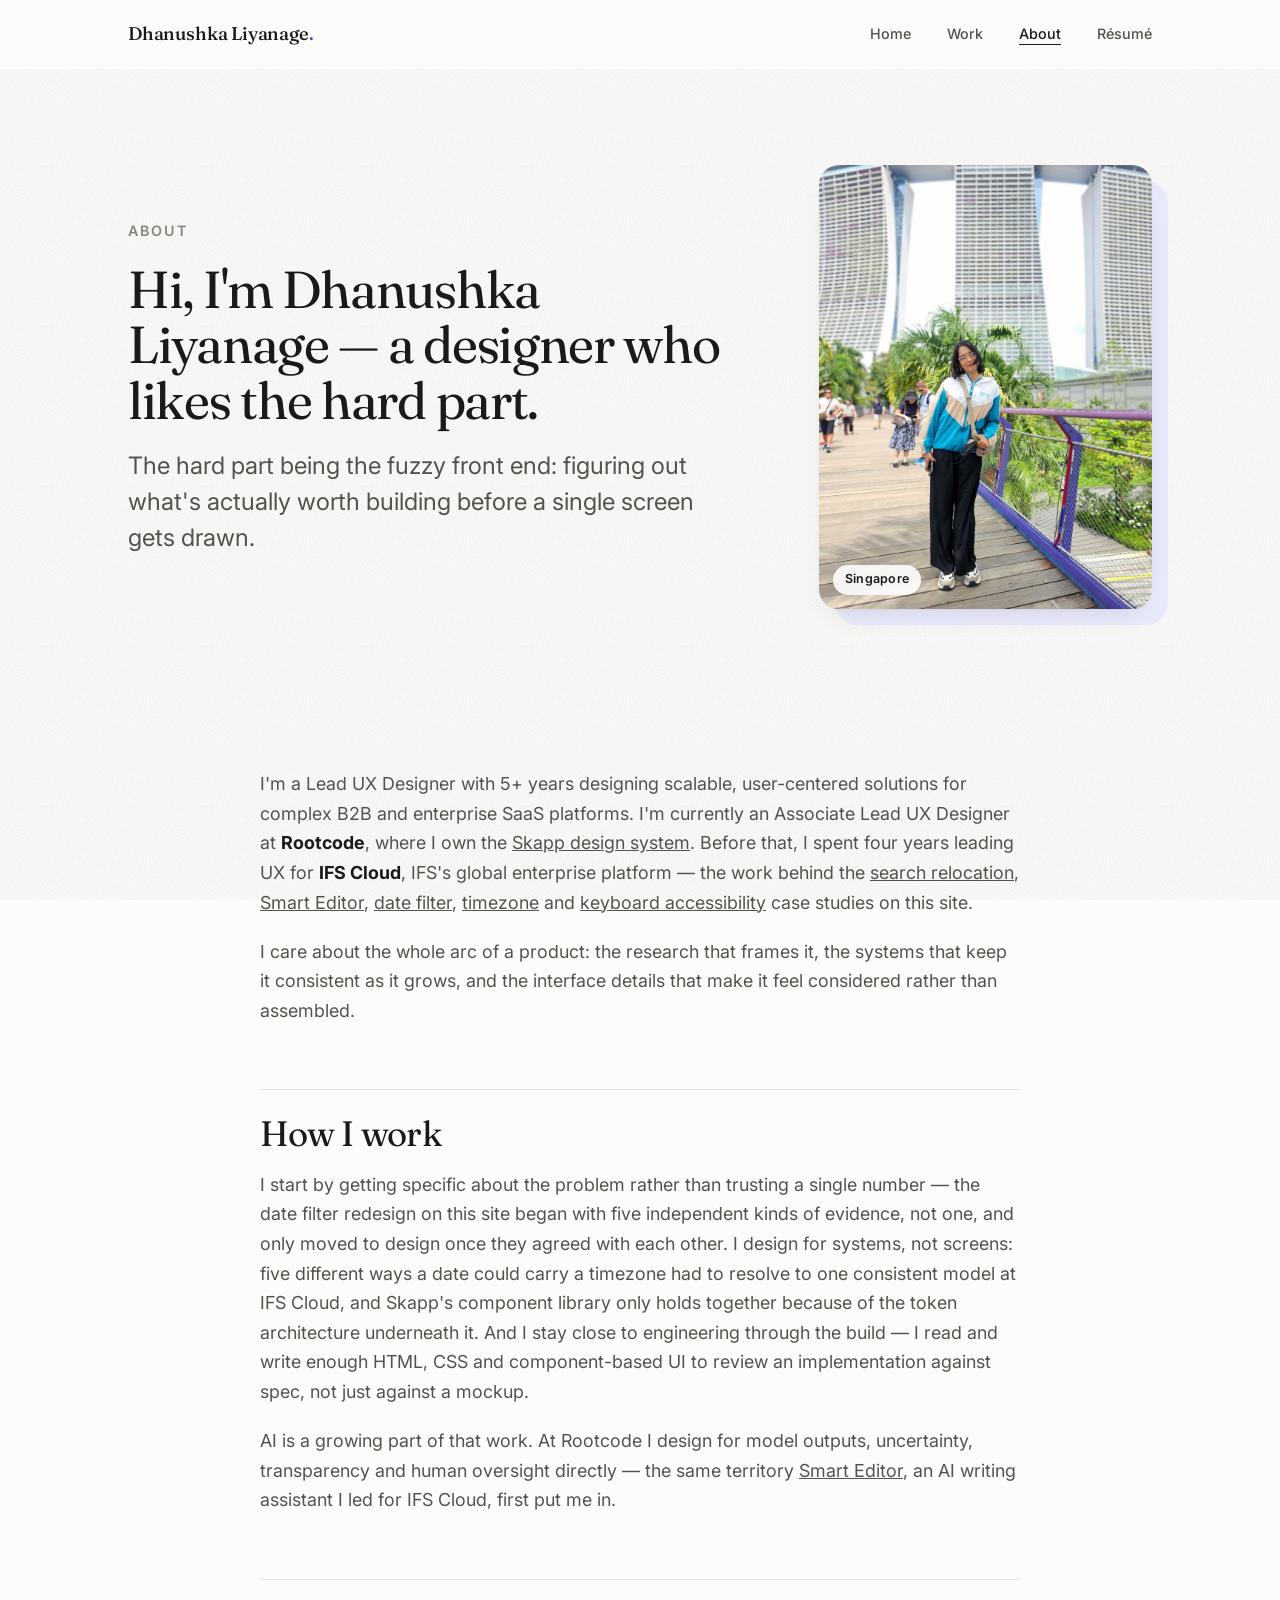
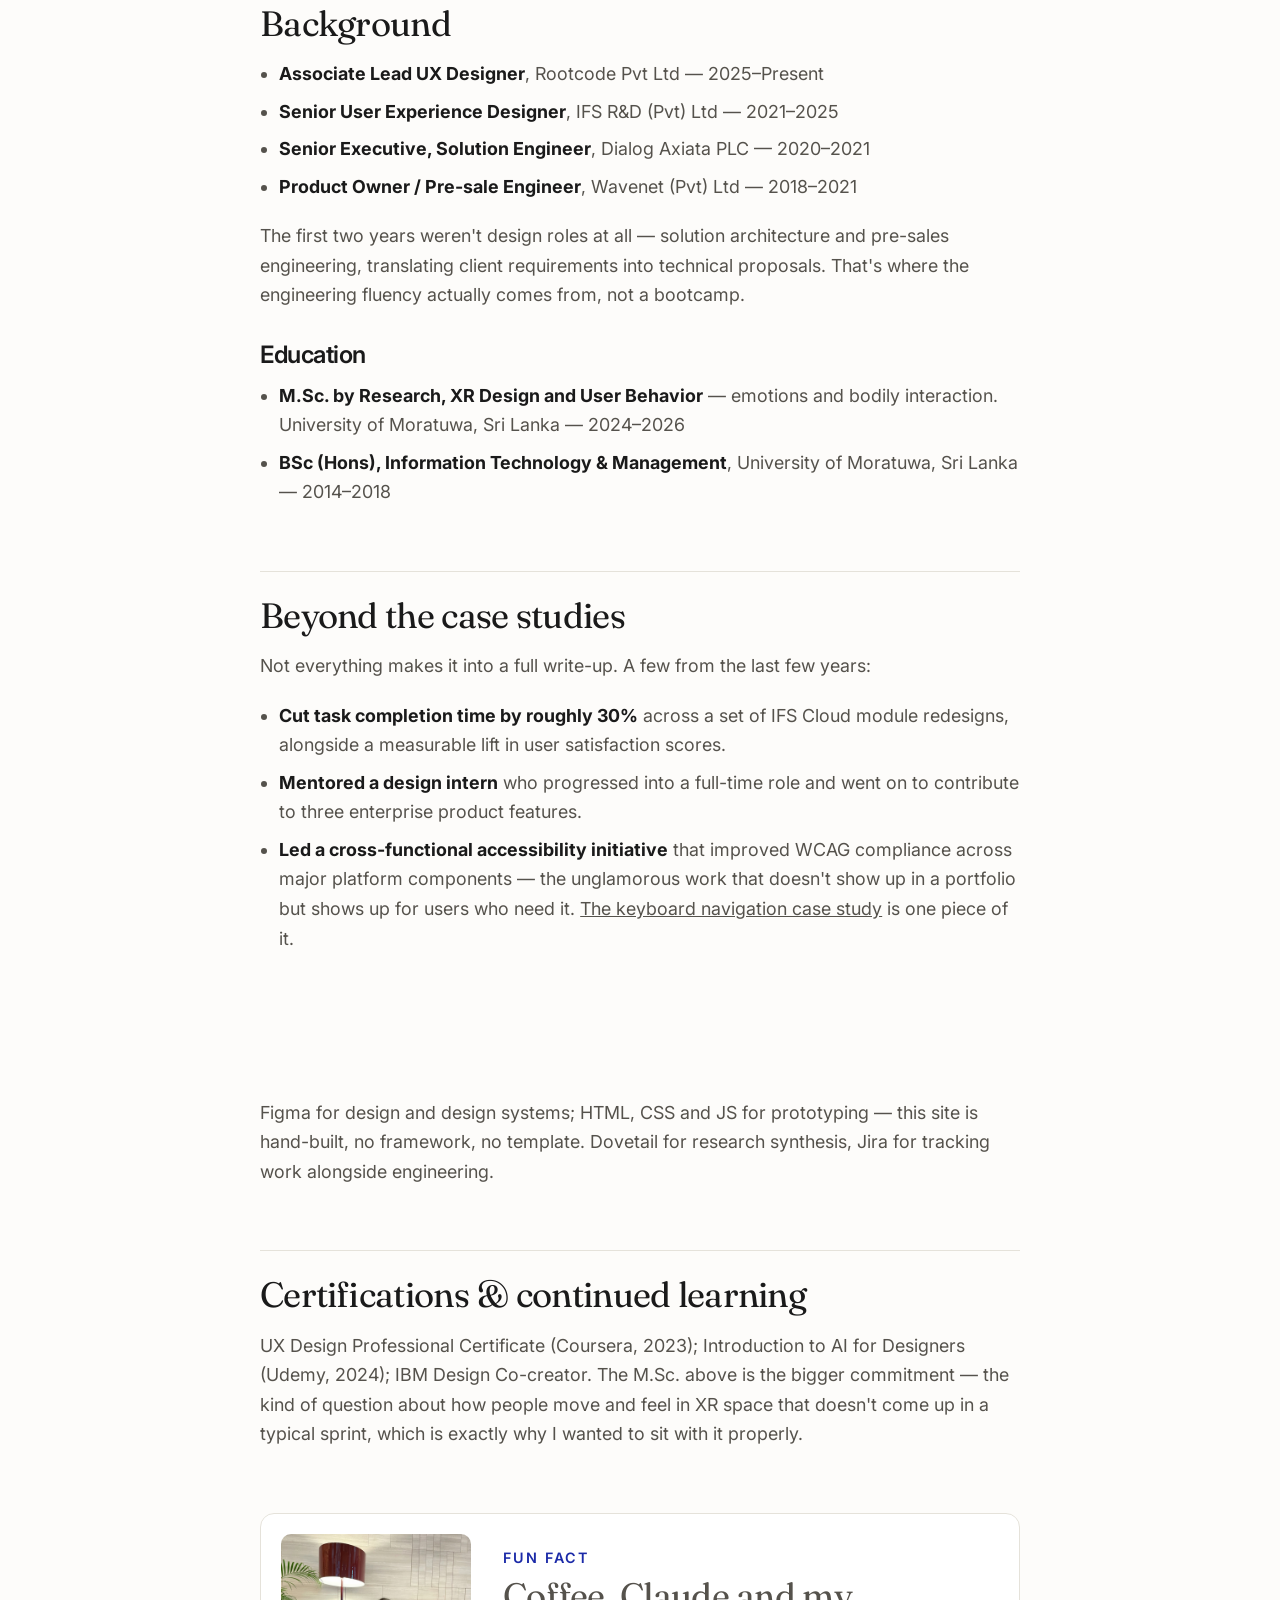
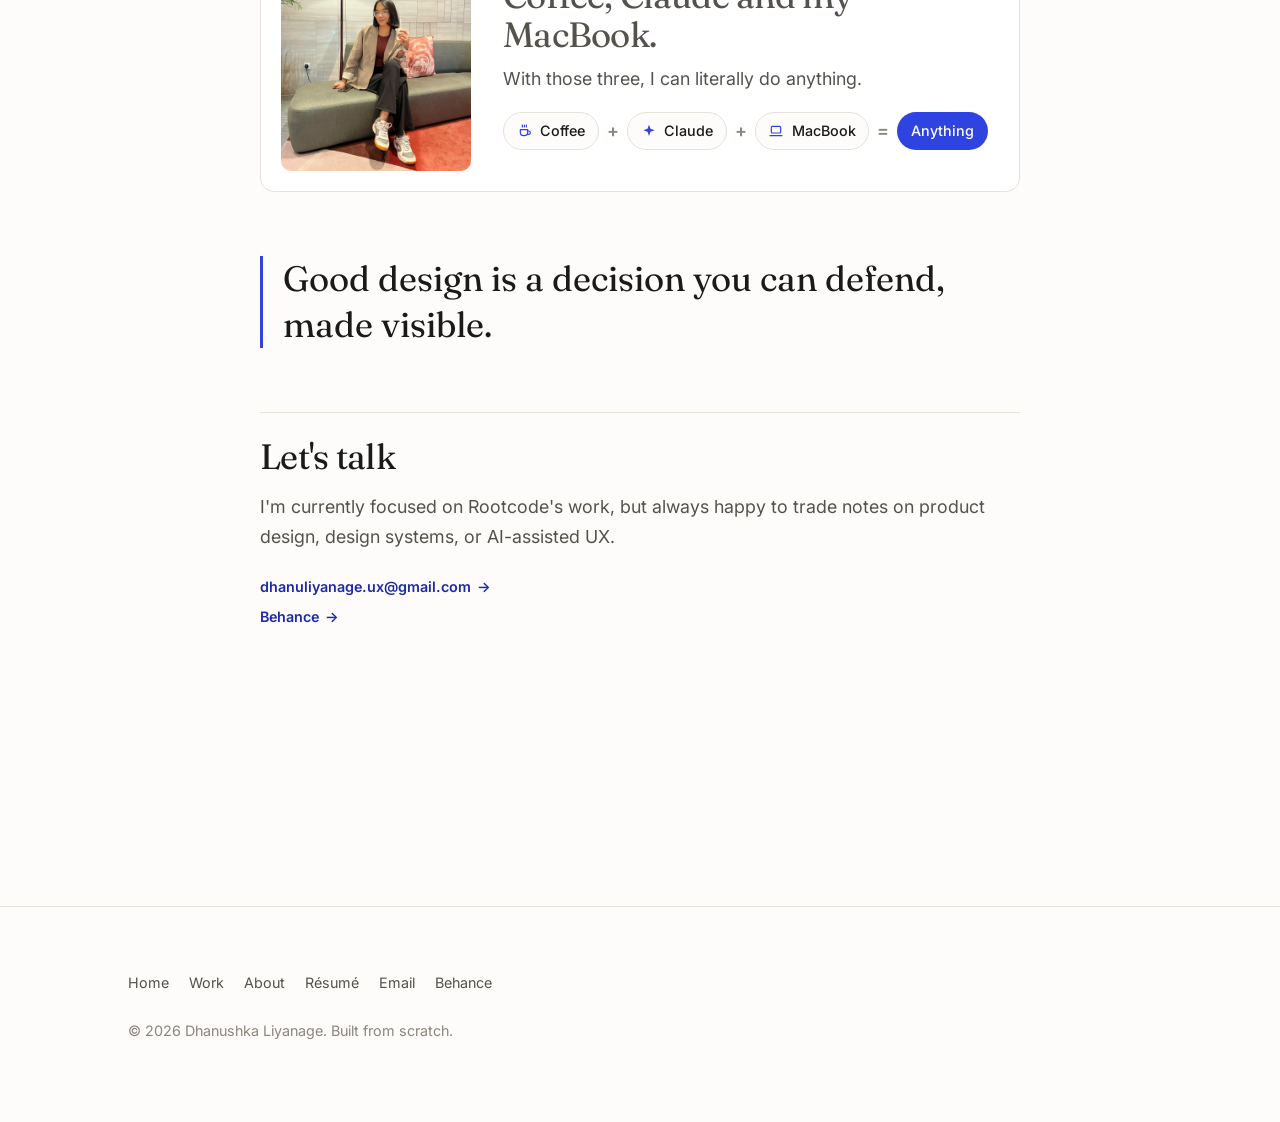
==== commit 3a281903: "Add accessibility keyboard-navigation case study as 5th work item Co-Authored-By: Claude Sonnet 5.5 " ====
--- a/about.html
+++ b/about.html
@@ -10,7 +10,7 @@
   <link rel="preconnect" href="https://fonts.googleapis.com" />
   <link rel="preconnect" href="https://fonts.gstatic.com" crossorigin />
   <link href="https://fonts.googleapis.com/css2?family=Fraunces:ital,opsz,wght@0,9..144,400;0,9..144,500;1,9..144,400&family=Inter:wght@400;500;600&display=swap" rel="stylesheet" />
-  <link rel="stylesheet" href="assets/css/style.css?v=28" />
+  <link rel="stylesheet" href="assets/css/style.css?v=29" />
   <link rel="icon" href="data:image/svg+xml,%3Csvg xmlns='http://www.w3.org/2000/svg' viewBox='0 0 100 100'%3E%3Crect width='100' height='100' rx='20' fill='%232F43E0'/%3E%3Ctext x='50' y='68' font-size='60' text-anchor='middle' fill='white' font-family='Georgia,serif'%3EY%3C/text%3E%3C/svg%3E" />
 </head>
 <body>
@@ -47,7 +47,7 @@
     <section class="section">
       <div class="container">
         <div class="prose">
-          <p class="reveal">I'm a Lead UX Designer with 5+ years designing scalable, user-centered solutions for complex B2B and enterprise SaaS platforms. I'm currently an Associate Lead UX Designer at <strong>Rootcode</strong>, where I own the <a href="case-studies/skapp-design-system.html">Skapp design system</a>. Before that, I spent four years leading UX for <strong>IFS Cloud</strong>, IFS's global enterprise platform — the work behind the <a href="case-studies/search-relocation.html">search relocation</a>, <a href="case-studies/smart-editor.html">Smart Editor</a>, <a href="case-studies/date-filter-redesign.html">date filter</a> and <a href="case-studies/timezone-awareness.html">timezone</a> case studies on this site.</p>
+          <p class="reveal">I'm a Lead UX Designer with 5+ years designing scalable, user-centered solutions for complex B2B and enterprise SaaS platforms. I'm currently an Associate Lead UX Designer at <strong>Rootcode</strong>, where I own the <a href="case-studies/skapp-design-system.html">Skapp design system</a>. Before that, I spent four years leading UX for <strong>IFS Cloud</strong>, IFS's global enterprise platform — the work behind the <a href="case-studies/search-relocation.html">search relocation</a>, <a href="case-studies/smart-editor.html">Smart Editor</a>, <a href="case-studies/date-filter-redesign.html">date filter</a>, <a href="case-studies/timezone-awareness.html">timezone</a> and <a href="case-studies/accessibility-keyboard-navigation.html">keyboard accessibility</a> case studies on this site.</p>
           <p class="reveal">I care about the whole arc of a product: the research that frames it, the systems that keep it consistent as it grows, and the interface details that make it feel considered rather than assembled.</p>
 
           <h2 class="reveal">How I work</h2>
@@ -74,7 +74,7 @@
           <ul class="reveal">
             <li><strong>Cut task completion time by roughly 30%</strong> across a set of IFS Cloud module redesigns, alongside a measurable lift in user satisfaction scores.</li>
             <li><strong>Mentored a design intern</strong> who progressed into a full-time role and went on to contribute to three enterprise product features.</li>
-            <li><strong>Led a cross-functional accessibility initiative</strong> that improved WCAG compliance across major platform components — the unglamorous work that doesn't show up in a portfolio but shows up for users who need it.</li>
+            <li><strong>Led a cross-functional accessibility initiative</strong> that improved WCAG compliance across major platform components — the unglamorous work that doesn't show up in a portfolio but shows up for users who need it. <a href="case-studies/accessibility-keyboard-navigation.html">The keyboard navigation case study</a> is one piece of it.</li>
           </ul>
 
           <h2 class="reveal">Tools</h2>
--- a/assets/css/style.css
+++ b/assets/css/style.css
@@ -1065,3 +1065,17 @@
 .wide > figure.shot + figure.shot { margin-top: clamp(1.25rem, 3vw, 2rem); }
 .shot-grid figure.shot { margin: 0; }
 figure.shot figcaption b { color: var(--text-soft); font-weight: 600; }
+
+/* small screenshot beside its explanation (keeps a narrow capture at native size) */
+.shot-side {
+  display: grid;
+  grid-template-columns: minmax(0, 312px) minmax(0, 1fr);
+  gap: clamp(1.25rem, 3vw, 2.5rem);
+  align-items: center;
+  margin-block: clamp(1.75rem, 4vw, 2.75rem);
+}
+.shot-side figure.shot { margin: 0; }
+.shot-side h4 { margin: 0 0 0.6rem; }
+.shot-side ul { margin: 0; padding-left: 1.1rem; }
+.shot-side li + li { margin-top: 0.45rem; }
+@media (max-width: 700px) { .shot-side { grid-template-columns: 1fr; } .shot-side figure.shot { max-width: 312px; } }
